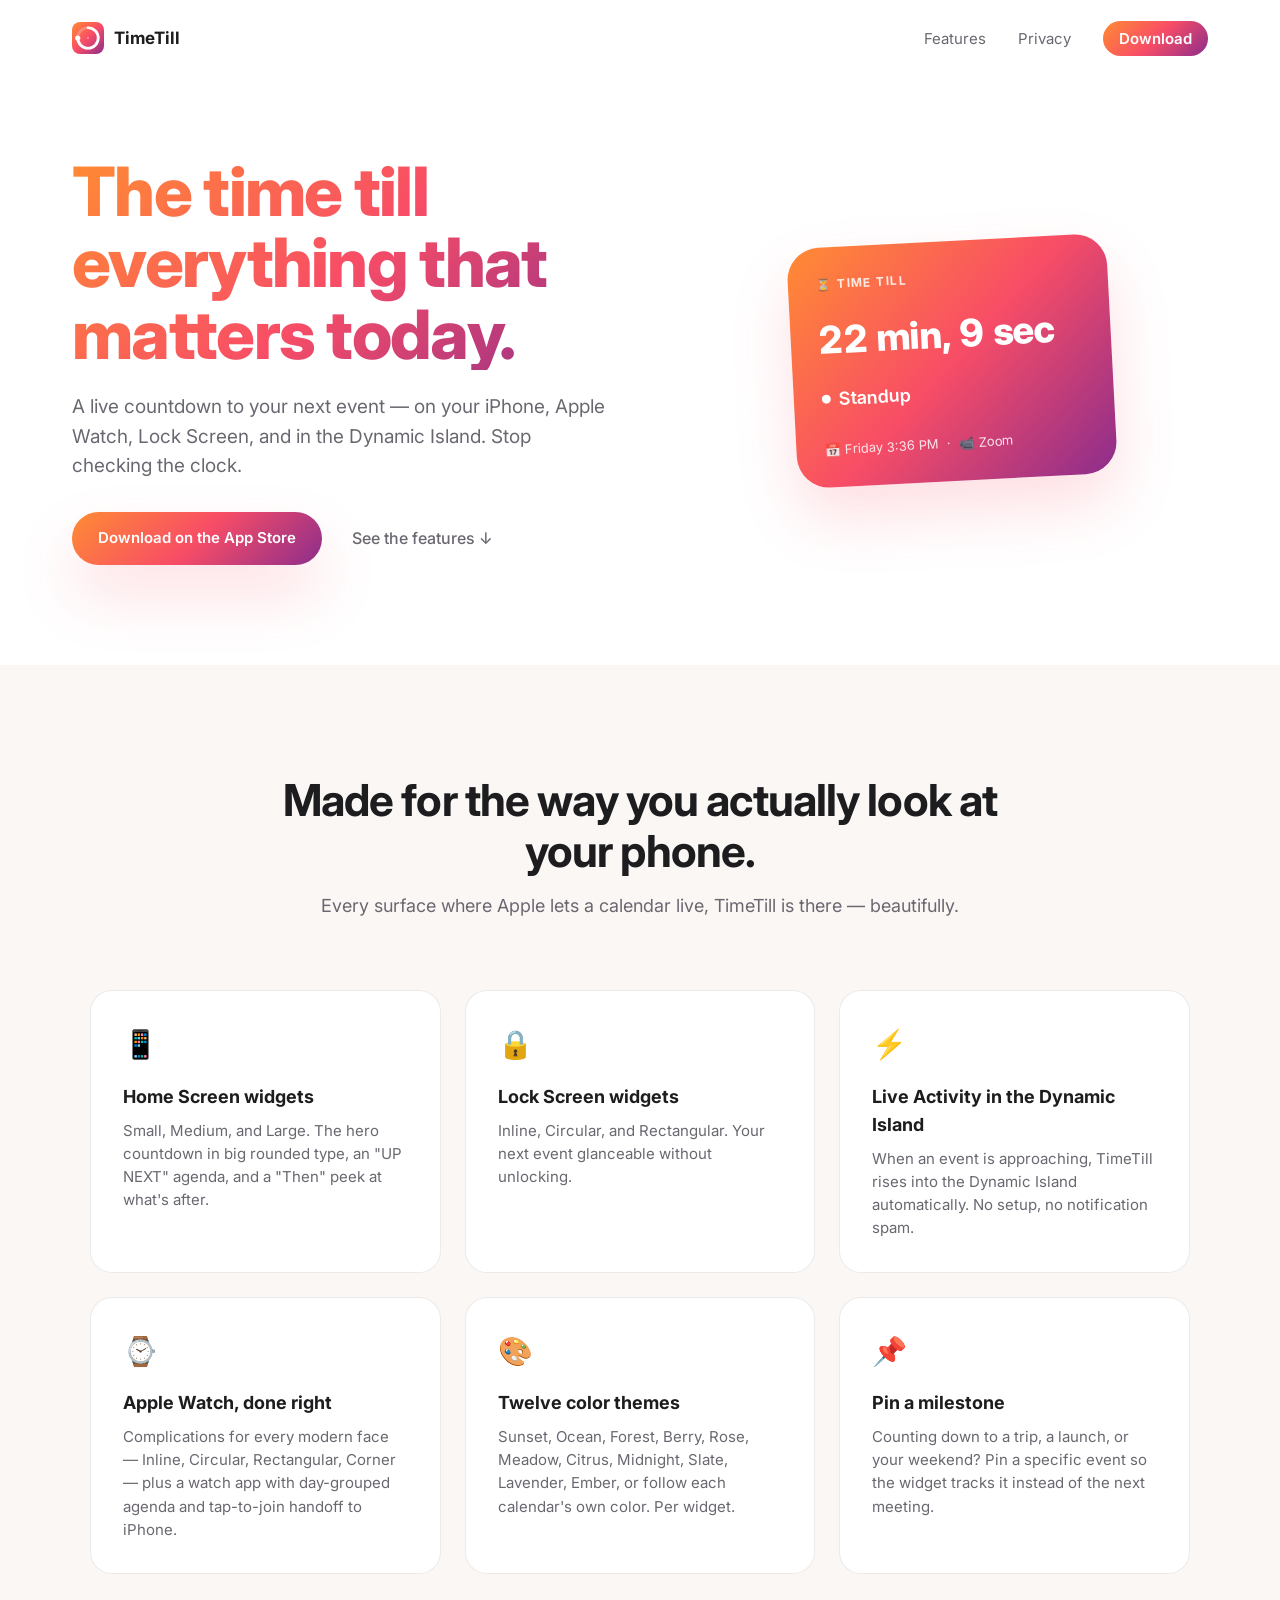
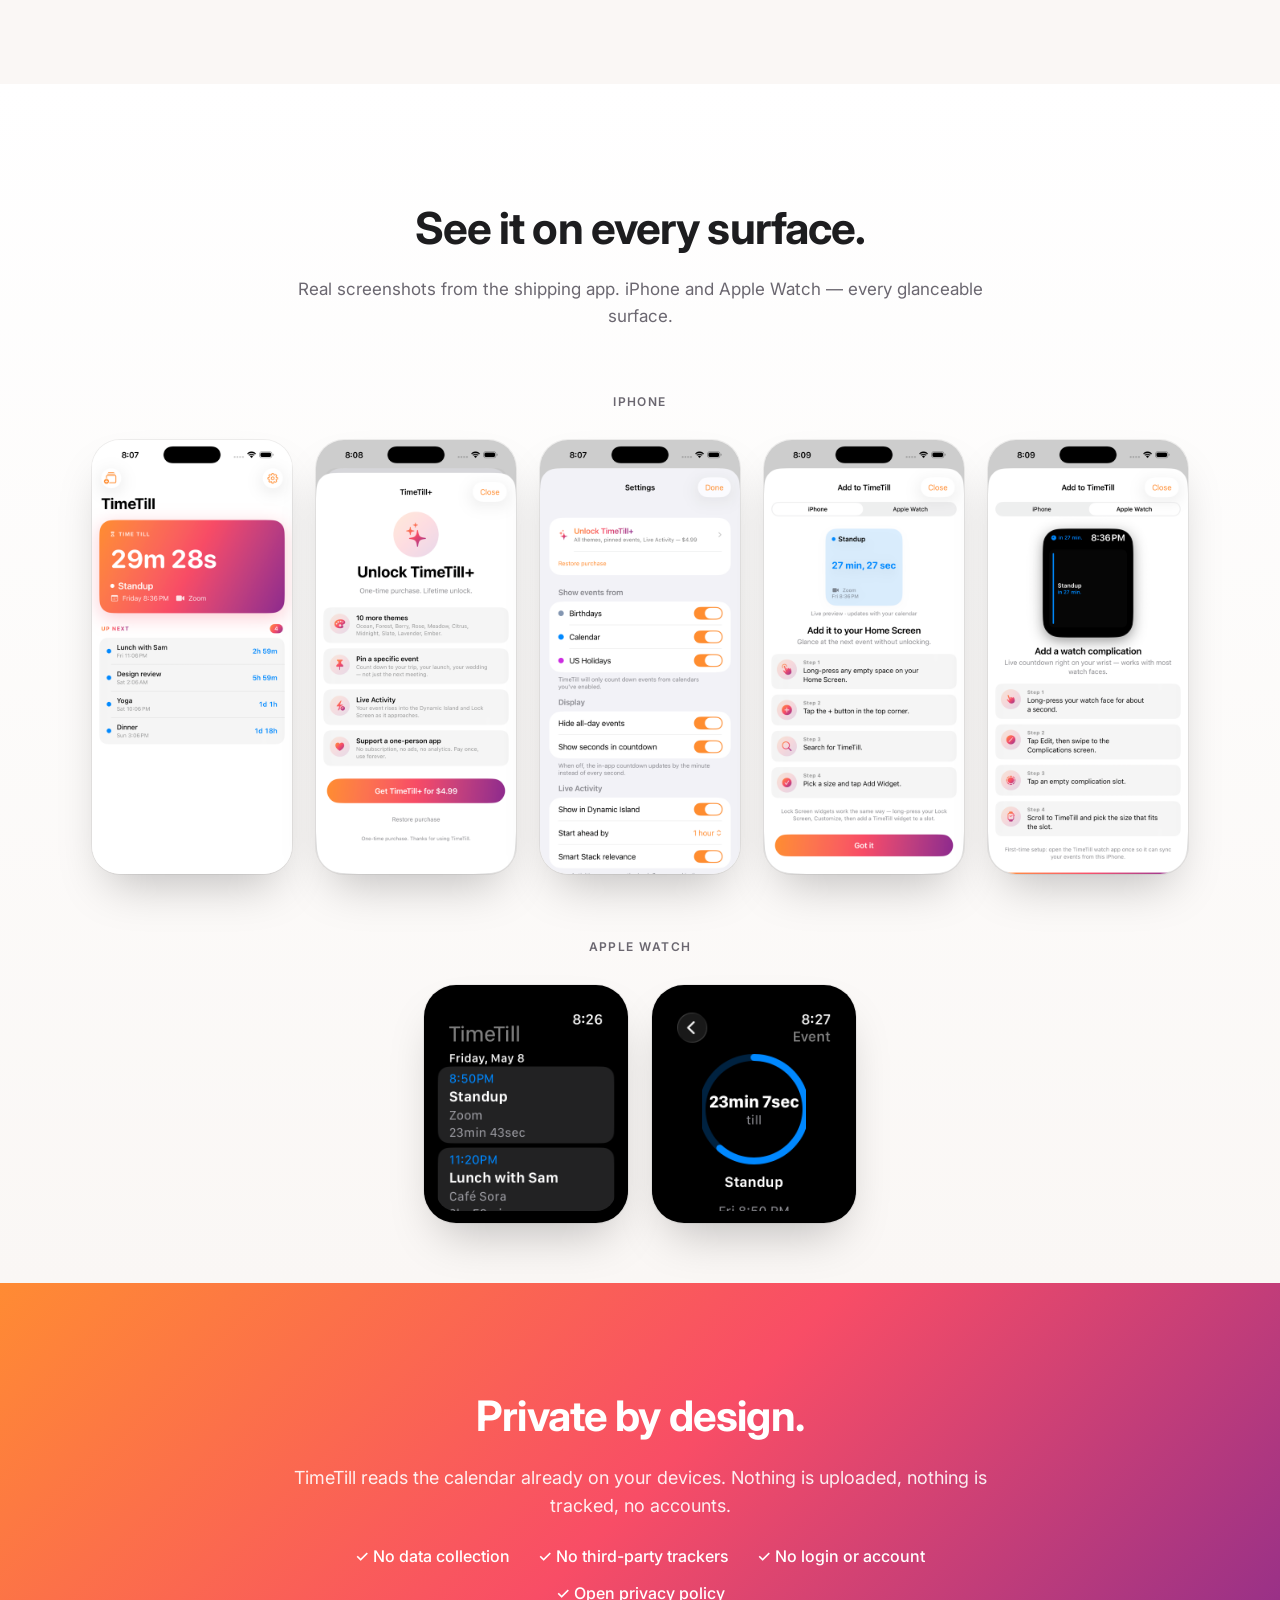
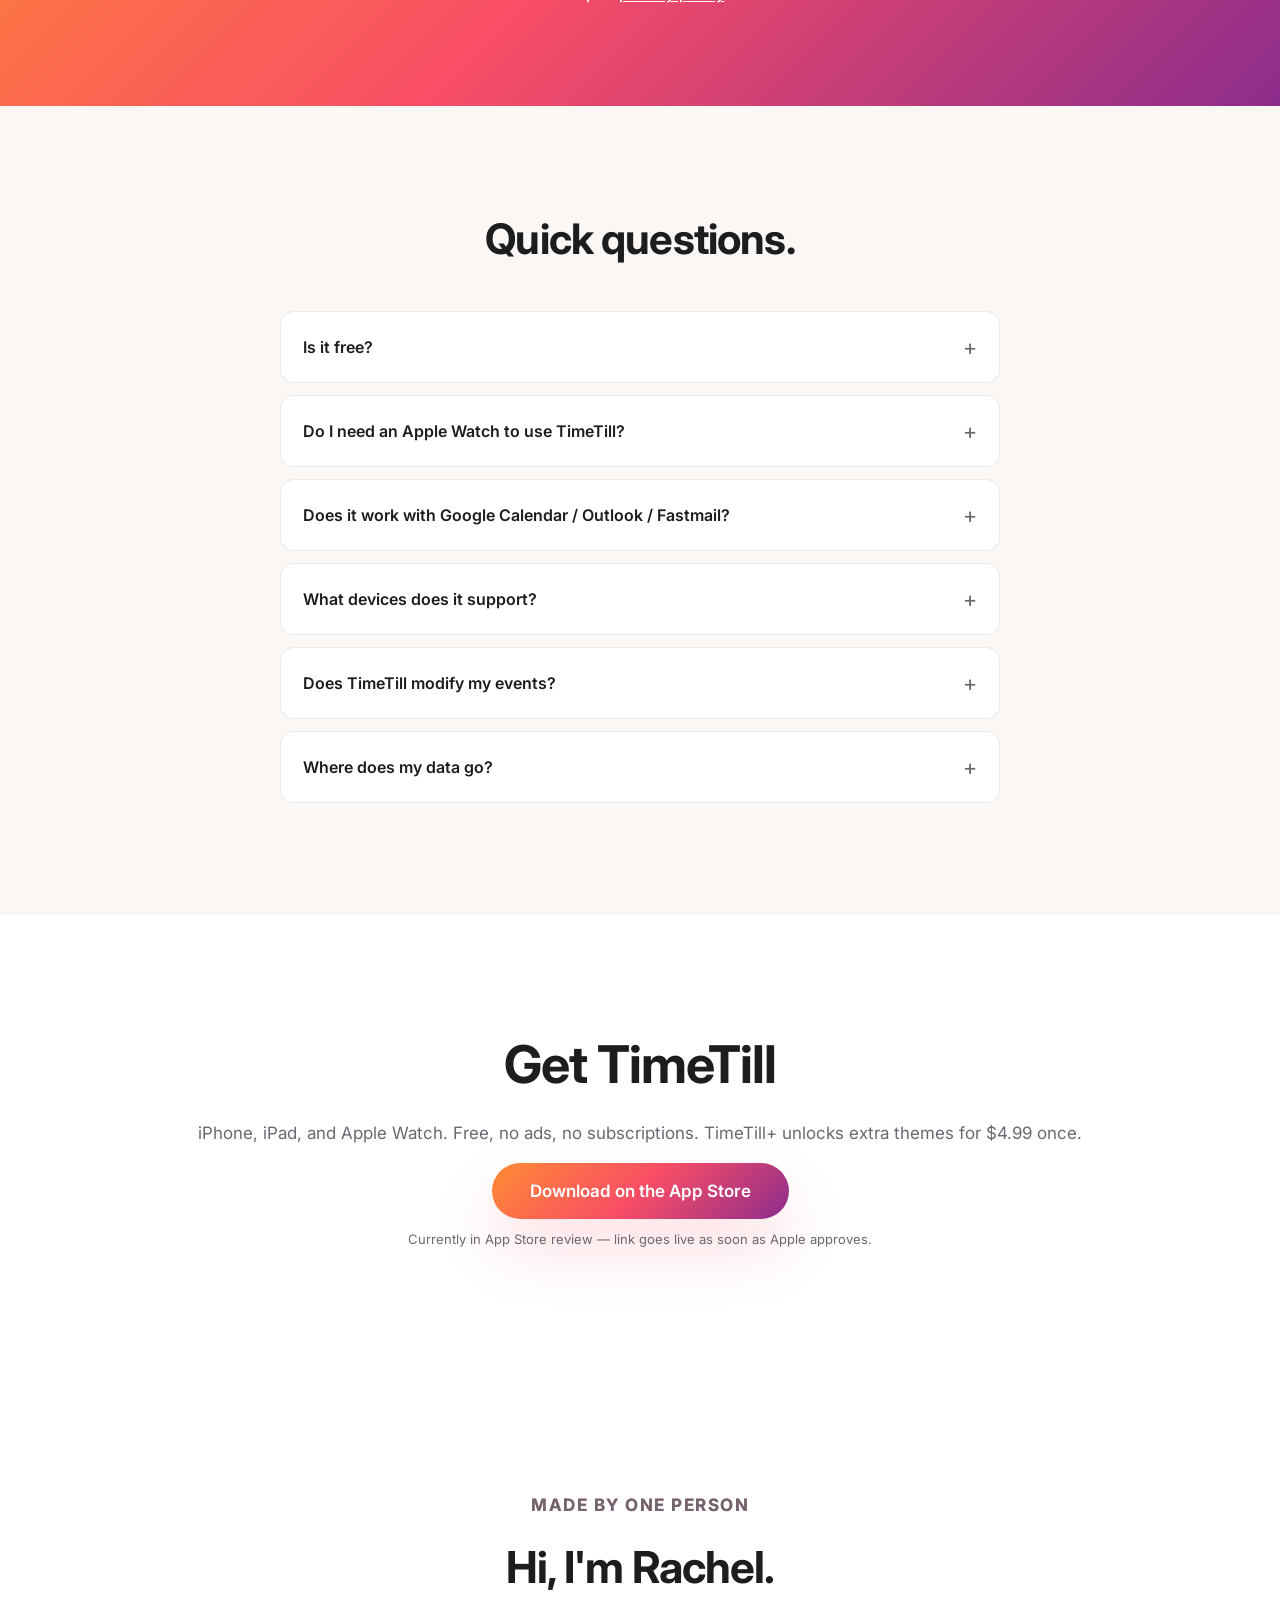
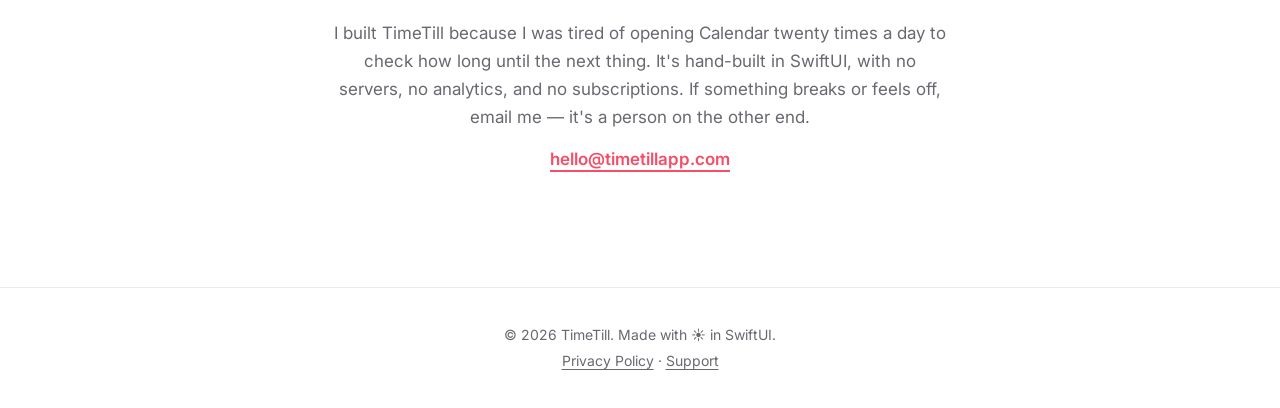
==== index.html @ 9b09e356 "Remove iPad row from showcase" ====
<!doctype html>
<html lang="en">
<head>
    <meta charset="utf-8" />
    <meta name="viewport" content="width=device-width, initial-scale=1" />
    <title>TimeTill — Live countdown to your next event</title>
    <meta name="description" content="See exactly how long until your next meeting, lunch, or trip — on your iPhone, Apple Watch, Lock Screen, and in the Dynamic Island." />
    <link rel="preconnect" href="https://fonts.googleapis.com" />
    <link rel="preconnect" href="https://fonts.gstatic.com" crossorigin />
    <link href="https://fonts.googleapis.com/css2?family=Inter:wght@400;500;600;700;800&display=swap" rel="stylesheet" />
    <link rel="stylesheet" href="styles.css?v=2" />
    <link rel="icon" type="image/svg+xml" href="icon.svg" />
    <link rel="icon" type="image/png" sizes="32x32" href="favicon-32.png" />
    <link rel="icon" type="image/png" sizes="16x16" href="favicon-16.png" />
    <link rel="apple-touch-icon" sizes="180x180" href="apple-touch-icon.png" />
    <meta property="og:title" content="TimeTill" />
    <meta property="og:description" content="Live countdown to your next event." />
    <meta property="og:image" content="https://timetillapp.com/og.png" />
    <meta property="og:url" content="https://timetillapp.com/" />
    <meta property="og:type" content="website" />
    <meta name="twitter:card" content="summary_large_image" />
    <meta name="twitter:title" content="TimeTill" />
    <meta name="twitter:description" content="Live countdown to your next event." />
    <meta name="twitter:image" content="https://timetillapp.com/og.png" />
    <link rel="canonical" href="https://timetillapp.com/" />
    <meta name="theme-color" content="#FF8B33" />
</head>
<body>

<header class="nav">
    <a href="/" class="brand">
        <img src="icon.svg" alt="" class="brand-icon" />
        <span class="brand-name">TimeTill</span>
    </a>
    <nav>
        <a href="#features">Features</a>
        <a href="privacy.html">Privacy</a>
        <a href="#download" class="cta">Download</a>
    </nav>
</header>

<section class="hero">
    <div class="hero-text">
        <h1>The time till everything that matters today.</h1>
        <p class="lede">A live countdown to your next event — on your iPhone, Apple Watch, Lock Screen, and in the Dynamic Island. Stop checking the clock.</p>
        <div class="hero-cta">
            <a href="https://apps.apple.com/app/id6767717293" class="btn-primary">Download on the App Store</a>
            <a href="#features" class="btn-ghost">See the features ↓</a>
        </div>
    </div>

    <!-- Mock iPhone widget -->
    <div class="hero-card-wrap">
        <div class="hero-card">
            <div class="card-label">⏳ TIME TILL</div>
            <div class="card-count" id="hero-count">22 min, 11 sec</div>
            <div class="card-event">
                <span class="dot"></span>
                <span>Standup</span>
            </div>
            <div class="card-meta">📅 Friday 3:36 PM &nbsp;·&nbsp; 📹 Zoom</div>
        </div>
    </div>
</section>

<section id="features" class="features">
    <div class="features-intro">
        <h2>Made for the way you actually look at your phone.</h2>
        <p>Every surface where Apple lets a calendar live, TimeTill is there — beautifully.</p>
    </div>

    <div class="feature-grid">
        <div class="feature">
            <div class="feature-icon">📱</div>
            <h3>Home Screen widgets</h3>
            <p>Small, Medium, and Large. The hero countdown in big rounded type, an "UP NEXT" agenda, and a "Then" peek at what's after.</p>
        </div>
        <div class="feature">
            <div class="feature-icon">🔒</div>
            <h3>Lock Screen widgets</h3>
            <p>Inline, Circular, and Rectangular. Your next event glanceable without unlocking.</p>
        </div>
        <div class="feature">
            <div class="feature-icon">⚡️</div>
            <h3>Live Activity in the Dynamic Island</h3>
            <p>When an event is approaching, TimeTill rises into the Dynamic Island automatically. No setup, no notification spam.</p>
        </div>
        <div class="feature">
            <div class="feature-icon">⌚️</div>
            <h3>Apple Watch, done right</h3>
            <p>Complications for every modern face — Inline, Circular, Rectangular, Corner — plus a watch app with day-grouped agenda and tap-to-join handoff to iPhone.</p>
        </div>
        <div class="feature">
            <div class="feature-icon">🎨</div>
            <h3>Twelve color themes</h3>
            <p>Sunset, Ocean, Forest, Berry, Rose, Meadow, Citrus, Midnight, Slate, Lavender, Ember, or follow each calendar's own color. Per widget.</p>
        </div>
        <div class="feature">
            <div class="feature-icon">📌</div>
            <h3>Pin a milestone</h3>
            <p>Counting down to a trip, a launch, or your weekend? Pin a specific event so the widget tracks it instead of the next meeting.</p>
        </div>
    </div>
</section>

<section class="showcase">
    <div class="showcase-intro">
        <h2>See it on every surface.</h2>
        <p>Real screenshots from the shipping app. iPhone and Apple Watch — every glanceable surface.</p>
    </div>

    <div class="shots-row">
        <div class="shots-row-label">iPhone</div>
        <img src="shots/iphone-01-home.png" alt="TimeTill iPhone home with sunset hero card and Up Next list" class="shot shot-iphone" loading="lazy" />
        <img src="shots/iphone-03-upgrade.png" alt="TimeTill+ unlock sheet listing themes, pinned events, Live Activity" class="shot shot-iphone" loading="lazy" />
        <img src="shots/iphone-02-settings.png" alt="TimeTill Settings with calendar pickers, display, and Live Activity controls" class="shot shot-iphone" loading="lazy" />
        <img src="shots/iphone-04-add-widget.png" alt="Add widget walkthrough with live preview of the medium widget" class="shot shot-iphone" loading="lazy" />
        <img src="shots/iphone-05-watch-walkthrough.png" alt="Apple Watch complication walkthrough" class="shot shot-iphone" loading="lazy" />
    </div>

    <div class="shots-row">
        <div class="shots-row-label">Apple Watch</div>
        <img src="shots/watch-01-list.png" alt="Apple Watch agenda showing Standup countdown" class="shot shot-watch" loading="lazy" />
        <img src="shots/watch-02-detail.png" alt="Apple Watch event detail with progress arc" class="shot shot-watch" loading="lazy" />
    </div>
</section>

<section class="privacy-band">
    <div>
        <h2>Private by design.</h2>
        <p>TimeTill reads the calendar already on your devices. Nothing is uploaded, nothing is tracked, no accounts.</p>
        <ul class="checks">
            <li>✓ No data collection</li>
            <li>✓ No third-party trackers</li>
            <li>✓ No login or account</li>
            <li>✓ Open <a href="privacy.html">privacy policy</a></li>
        </ul>
    </div>
</section>

<section class="faq">
    <div class="faq-inner">
        <h2>Quick questions.</h2>
        <details>
            <summary>Is it free?</summary>
            <p>The core app — the live countdown, agenda, and basic widgets — is free. A one-time TimeTill+ unlock lights up extra themes, pinned events, the Live Activity, and the watch app. No subscription, no ads, ever.</p>
        </details>
        <details>
            <summary>Do I need an Apple Watch to use TimeTill?</summary>
            <p>No. TimeTill is a great iPhone-only app. The watch complications and the watch agenda are bonuses if you have one.</p>
        </details>
        <details>
            <summary>Does it work with Google Calendar / Outlook / Fastmail?</summary>
            <p>Yes — anything that shows up in the iOS Calendar app is fair game. TimeTill reads through Apple's standard EventKit, which is where Google / Outlook / Fastmail / iCloud calendars all live once you've added them in Settings.</p>
        </details>
        <details>
            <summary>What devices does it support?</summary>
            <p>iPhone running iOS 18 or later. iPad running iPadOS 18 or later. Apple Watch running watchOS 11 or later.</p>
        </details>
        <details>
            <summary>Does TimeTill modify my events?</summary>
            <p>Never. Read-only. TimeTill only displays events; creating, editing, and deleting all happen in the Calendar app.</p>
        </details>
        <details>
            <summary>Where does my data go?</summary>
            <p>Nowhere. There's no server, no account, no cloud. Events read from your device, render on your device, and your widget configuration stays on your device. <a href="privacy.html">Read the full privacy policy.</a></p>
        </details>
    </div>
</section>

<section id="download" class="download">
    <h2>Get TimeTill</h2>
    <p>iPhone, iPad, and Apple Watch. Free, no ads, no subscriptions. TimeTill+ unlocks extra themes for $4.99 once.</p>
    <a href="https://apps.apple.com/app/id6767717293" class="btn-primary big">Download on the App Store</a>
    <p class="small">Currently in App Store review — link goes live as soon as Apple approves.</p>
</section>

<section class="madeby">
    <div class="madeby-inner">
        <p class="madeby-eyebrow">MADE BY ONE PERSON</p>
        <h2>Hi, I'm Rachel.</h2>
        <p>I built TimeTill because I was tired of opening Calendar twenty times a day to check how long until the next thing. It's hand-built in SwiftUI, with no servers, no analytics, and no subscriptions. If something breaks or feels off, email me — it's a person on the other end.</p>
        <p class="madeby-link"><a href="mailto:hello@timetillapp.com">hello@timetillapp.com</a></p>
    </div>
</section>

<footer class="footer">
    <p>© <span id="year">2026</span> TimeTill. Made with ☀️ in SwiftUI.</p>
    <p><a href="privacy.html">Privacy Policy</a> · <a href="mailto:hello@timetillapp.com">Support</a></p>
</footer>

<script>
    document.getElementById('year').textContent = new Date().getFullYear();

    // Live-update the hero card countdown so the page itself feels alive.
    const target = new Date(Date.now() + 22 * 60 * 1000 + 11 * 1000);
    const el = document.getElementById('hero-count');
    function tick() {
        const ms = target - Date.now();
        if (ms <= 0) { el.textContent = 'Now'; return; }
        const total = Math.floor(ms / 1000);
        const h = Math.floor(total / 3600);
        const m = Math.floor((total % 3600) / 60);
        const s = total % 60;
        el.textContent = h > 0
            ? `${h}h ${m}m ${s}s`
            : `${m} min, ${s} sec`;
    }
    tick();
    setInterval(tick, 1000);
</script>

</body>
</html>
---- styles.css ----
:root {
    --orange: #FF8B33;
    --coral:  #F84D66;
    --plum:   #8C2D8C;
    --sunset: linear-gradient(135deg, #FF8B33 0%, #F84D66 50%, #8C2D8C 100%);
    --ink:    #1d1d1f;
    --muted:  #6b6770;
    --bg:     #fff;
    --surface: #faf7f5;
    --border: rgba(0,0,0,0.08);
    --shadow: 0 30px 60px rgba(248, 77, 102, 0.18);
}

* { box-sizing: border-box; }
html, body { margin: 0; padding: 0; }
body {
    font-family: 'Inter', -apple-system, BlinkMacSystemFont, sans-serif;
    color: var(--ink);
    background: var(--bg);
    line-height: 1.55;
    -webkit-font-smoothing: antialiased;
}
a { color: inherit; text-decoration: none; }
img { max-width: 100%; display: block; }

/* ─── Nav ─── */
.nav {
    display: flex;
    justify-content: space-between;
    align-items: center;
    padding: 22px 32px;
    max-width: 1200px;
    margin: 0 auto;
}
.brand {
    display: flex;
    align-items: center;
    gap: 10px;
    font-weight: 700;
    font-size: 17px;
}
.brand-icon {
    width: 32px;
    height: 32px;
    border-radius: 8px;
}
.nav nav a {
    margin-left: 28px;
    font-size: 15px;
    color: var(--muted);
    transition: color .15s ease;
}
.nav nav a:hover { color: var(--ink); }
.nav nav a.cta {
    color: white;
    padding: 8px 16px;
    border-radius: 999px;
    background: var(--sunset);
    font-weight: 600;
}

/* ─── Hero ─── */
.hero {
    max-width: 1200px;
    margin: 0 auto;
    padding: 80px 32px 100px;
    display: grid;
    grid-template-columns: 1.1fr 1fr;
    gap: 60px;
    align-items: center;
}
.hero h1 {
    font-size: clamp(40px, 6vw, 68px);
    line-height: 1.05;
    font-weight: 800;
    letter-spacing: -0.025em;
    margin: 0 0 22px;
    background: var(--sunset);
    -webkit-background-clip: text;
    background-clip: text;
    color: transparent;
}
.lede {
    font-size: 19px;
    color: var(--muted);
    margin: 0 0 32px;
    max-width: 540px;
}
.hero-cta { display: flex; gap: 14px; flex-wrap: wrap; }

.btn-primary {
    background: var(--sunset);
    color: white;
    font-weight: 600;
    padding: 14px 26px;
    border-radius: 999px;
    font-size: 15px;
    box-shadow: var(--shadow);
    transition: transform .15s ease, box-shadow .15s ease;
}
.btn-primary:hover { transform: translateY(-2px); box-shadow: 0 36px 70px rgba(248,77,102,0.28); }
.btn-primary.big { padding: 18px 38px; font-size: 17px; }
.btn-ghost {
    color: var(--muted);
    padding: 14px 16px;
    font-weight: 500;
}

/* ─── Hero card mock ─── */
.hero-card-wrap {
    display: flex;
    justify-content: center;
}
.hero-card {
    width: 320px;
    aspect-ratio: 4/3;
    border-radius: 32px;
    background: var(--sunset);
    color: white;
    padding: 28px;
    display: flex;
    flex-direction: column;
    justify-content: space-between;
    box-shadow: var(--shadow);
    transform: rotate(-3deg);
    transition: transform .3s ease;
}
.hero-card:hover { transform: rotate(0deg) scale(1.02); }
.card-label {
    font-size: 12px;
    letter-spacing: 1.5px;
    font-weight: 700;
    opacity: 0.85;
}
.card-count {
    font-size: 38px;
    font-weight: 800;
    letter-spacing: -0.02em;
    font-variant-numeric: tabular-nums;
    line-height: 1;
}
.card-event {
    display: flex;
    align-items: center;
    gap: 8px;
    font-size: 18px;
    font-weight: 600;
}
.dot { width: 9px; height: 9px; border-radius: 50%; background: white; }
.card-meta {
    font-size: 13px;
    opacity: 0.85;
}

/* ─── Features ─── */
.features {
    background: var(--surface);
    padding: 110px 32px;
}
.features-intro {
    max-width: 720px;
    margin: 0 auto 70px;
    text-align: center;
}
.features-intro h2 {
    font-size: clamp(30px, 4vw, 44px);
    margin: 0 0 16px;
    letter-spacing: -0.02em;
    line-height: 1.15;
}
.features-intro p {
    font-size: 18px;
    color: var(--muted);
    margin: 0;
}
.feature-grid {
    max-width: 1100px;
    margin: 0 auto;
    display: grid;
    grid-template-columns: repeat(3, 1fr);
    gap: 24px;
}
.feature {
    background: white;
    padding: 32px;
    border-radius: 22px;
    border: 1px solid var(--border);
    transition: transform .2s ease;
}
.feature:hover { transform: translateY(-4px); }
.feature-icon {
    font-size: 28px;
    margin-bottom: 16px;
}
.feature h3 {
    margin: 0 0 8px;
    font-size: 18px;
    font-weight: 700;
}
.feature p {
    margin: 0;
    color: var(--muted);
    font-size: 15px;
}

/* ─── Showcase (device frames) ─── */
.showcase {
    padding: 110px 32px 60px;
    background: linear-gradient(180deg, #fff 0%, var(--surface) 100%);
    text-align: center;
}
.showcase-intro {
    max-width: 720px;
    margin: 0 auto 64px;
}
.showcase-intro h2 {
    font-size: clamp(30px, 4vw, 44px);
    margin: 0 0 14px;
    letter-spacing: -0.02em;
}
.showcase-intro p {
    color: var(--muted);
    font-size: 17px;
    margin: 0;
}
.showcase-grid {
    display: flex;
    justify-content: center;
    align-items: flex-end;
    gap: 70px;
    flex-wrap: wrap;
}
.screenshot-note {
    margin-top: 44px;
    color: var(--muted);
    font-size: 13px;
}
.screenshot-note code {
    background: rgba(0,0,0,0.06);
    padding: 2px 6px;
    border-radius: 4px;
}

/* iPhone frame */
.device-iphone .iphone-screen {
    width: 280px;
    height: 580px;
    background: linear-gradient(180deg, #b8c8e6 0%, #6488c0 100%);
    border-radius: 48px;
    padding: 0 16px;
    position: relative;
    border: 8px solid #1d1d1f;
    box-shadow: 0 30px 50px rgba(0,0,0,0.25);
    overflow: hidden;
}
.island {
    position: absolute;
    top: 12px;
    left: 50%;
    transform: translateX(-50%);
    width: 110px;
    height: 32px;
    background: #000;
    border-radius: 999px;
}
.iphone-time {
    color: white;
    font-weight: 600;
    font-size: 16px;
    text-align: left;
    padding: 18px 18px 0;
}
.widget-mock {
    margin: 70px auto 16px;
    width: 142px;
    height: 142px;
    background: var(--sunset);
    color: white;
    border-radius: 22px;
    padding: 12px;
    text-align: left;
    box-shadow: 0 8px 18px rgba(0,0,0,0.15);
    display: flex;
    flex-direction: column;
    justify-content: space-between;
}
.wm-row { display: flex; align-items: center; gap: 6px; font-size: 12px; font-weight: 600; }
.wm-dot { width: 7px; height: 7px; border-radius: 50%; background: white; flex-shrink: 0; }
.wm-dot.small { width: 6px; height: 6px; }
.wm-title { font-weight: 600; }
.wm-title.small { font-size: 11px; }
.wm-count { font-size: 26px; font-weight: 800; letter-spacing: -0.02em; }
.wm-meta { font-size: 10px; opacity: 0.85; }

.widget-mock.medium {
    width: 248px;
    height: 118px;
    flex-direction: row;
    gap: 10px;
    padding: 12px 14px;
}
.medium-left {
    flex: 1;
    display: flex;
    flex-direction: column;
    gap: 2px;
    border-right: 1px solid rgba(255,255,255,0.4);
    padding-right: 8px;
}
.ml-eyebrow { font-size: 9px; font-weight: 700; letter-spacing: 0.5px; opacity: 0.85; }
.ml-count { font-size: 22px; font-weight: 800; letter-spacing: -0.02em; line-height: 1; }
.ml-time { font-size: 9px; opacity: 0.85; margin-top: auto; }
.medium-right { flex: 1; display: flex; flex-direction: column; gap: 4px; padding-left: 4px; }
.mr-row { display: flex; align-items: center; gap: 5px; font-size: 11px; font-weight: 600; }
.mr-row.small { font-size: 10px; opacity: 0.95; }
.mr-meta { font-size: 9px; opacity: 0.85; }
.mr-eyebrow { font-size: 8px; font-weight: 700; letter-spacing: 0.4px; opacity: 0.65; margin-top: auto; }
.mr-time { margin-left: auto; font-size: 10px; opacity: 0.85; font-weight: 500; }
.mr-title { font-weight: 500; }

/* Apple Watch frame */
.device-watch .watch-screen {
    width: 184px;
    height: 224px;
    background: #000;
    border-radius: 38px;
    padding: 18px 14px;
    position: relative;
    border: 6px solid #1d1d1f;
    box-shadow:
        0 30px 50px rgba(0,0,0,0.25),
        inset 0 0 0 1px rgba(255,255,255,0.05);
    color: white;
}
.watch-time {
    font-size: 11px;
    font-weight: 700;
    color: #FF8B33;
    letter-spacing: 1px;
    margin-bottom: 12px;
}
.watch-card {
    background: rgba(255,255,255,0.06);
    border-radius: 12px;
    padding: 8px 10px;
    display: flex;
    gap: 8px;
    align-items: center;
    margin-bottom: 12px;
}
.watch-bar {
    width: 3px;
    height: 30px;
    border-radius: 2px;
    background: #FF8B33;
}
.watch-title {
    font-size: 13px;
    font-weight: 700;
    line-height: 1.1;
}
.watch-count {
    font-size: 10px;
    color: #FF8B33;
    font-weight: 600;
    margin-top: 2px;
}
.watch-row {
    display: flex;
    align-items: center;
    gap: 6px;
    font-size: 11px;
    padding: 6px 4px;
    border-bottom: 1px solid rgba(255,255,255,0.08);
}
.watch-mini-time {
    margin-left: auto;
    color: #FF8B33;
    font-weight: 600;
    font-size: 10px;
}

/* ─── Privacy band ─── */
.privacy-band {
    padding: 100px 32px;
    background: var(--sunset);
    color: white;
    text-align: center;
}
.privacy-band > div {
    max-width: 720px;
    margin: 0 auto;
}
.privacy-band h2 {
    font-size: clamp(30px, 4vw, 42px);
    margin: 0 0 16px;
    letter-spacing: -0.02em;
}
.privacy-band p {
    font-size: 18px;
    opacity: 0.9;
    margin: 0 0 24px;
}
.checks {
    list-style: none;
    padding: 0;
    margin: 0;
    display: flex;
    flex-wrap: wrap;
    justify-content: center;
    gap: 12px 28px;
    font-weight: 500;
}
.checks a { text-decoration: underline; text-underline-offset: 2px; }

/* ─── FAQ ─── */
.faq {
    padding: 100px 32px;
    background: var(--surface);
}
.faq-inner {
    max-width: 720px;
    margin: 0 auto;
}
.faq h2 {
    font-size: clamp(28px, 4vw, 42px);
    margin: 0 0 40px;
    letter-spacing: -0.02em;
    text-align: center;
}
.faq details {
    background: white;
    border: 1px solid var(--border);
    border-radius: 14px;
    margin-bottom: 12px;
    overflow: hidden;
}
.faq details[open] {
    box-shadow: 0 8px 24px rgba(0,0,0,0.04);
}
.faq summary {
    list-style: none;
    cursor: pointer;
    padding: 18px 22px;
    font-weight: 600;
    font-size: 16px;
    display: flex;
    justify-content: space-between;
    align-items: center;
    transition: color .15s ease;
}
.faq summary::-webkit-details-marker { display: none; }
.faq summary::after {
    content: "+";
    font-size: 22px;
    color: var(--muted);
    font-weight: 400;
    transition: transform .2s ease;
}
.faq details[open] summary::after { transform: rotate(45deg); }
.faq summary:hover { color: var(--coral); }
.faq details p {
    margin: 0;
    padding: 0 22px 20px;
    color: var(--muted);
    font-size: 15px;
    line-height: 1.6;
}
.faq details p a {
    color: var(--coral);
    text-decoration: underline;
    text-underline-offset: 2px;
}

/* ─── Made by ─── */
.madeby {
    padding: 100px 32px;
    background: var(--bg);
    text-align: center;
}
.madeby-inner {
    max-width: 620px;
    margin: 0 auto;
}
.madeby-eyebrow {
    font-size: 12px;
    font-weight: 700;
    letter-spacing: 1.5px;
    color: var(--muted);
    margin: 0 0 14px;
    background: var(--sunset);
    -webkit-background-clip: text;
    background-clip: text;
    color: transparent;
}
.madeby h2 {
    font-size: clamp(30px, 4vw, 44px);
    margin: 0 0 18px;
    letter-spacing: -0.02em;
}
.madeby p {
    font-size: 17px;
    line-height: 1.65;
    color: var(--muted);
    margin: 0 0 14px;
}
.madeby-link a {
    color: var(--coral);
    font-weight: 600;
    border-bottom: 2px solid var(--coral);
    padding-bottom: 1px;
}
.madeby-link a:hover { color: var(--plum); border-color: var(--plum); }

/* ─── Download ─── */
.download {
    text-align: center;
    padding: 110px 32px;
}
.download h2 {
    font-size: clamp(34px, 5vw, 52px);
    margin: 0 0 14px;
    letter-spacing: -0.02em;
}
.download p {
    color: var(--muted);
    font-size: 17px;
    margin: 0 0 32px;
}
.download .small {
    margin-top: 24px;
    font-size: 13px;
}

/* ─── 404 ─── */
.not-found {
    min-height: 70vh;
    display: flex;
    align-items: center;
    justify-content: center;
    padding: 60px 32px;
    text-align: center;
}
.nf-stack { max-width: 540px; }
.nf-glyph { font-size: 72px; margin-bottom: 8px; }
.nf-eyebrow {
    font-weight: 700;
    letter-spacing: 2px;
    background: var(--sunset);
    -webkit-background-clip: text;
    background-clip: text;
    color: transparent;
    margin: 0 0 6px;
}
.not-found h1 {
    font-size: clamp(30px, 5vw, 44px);
    margin: 0 0 14px;
    letter-spacing: -0.02em;
}
.not-found p {
    color: var(--muted);
    font-size: 17px;
    margin: 0 0 26px;
}

/* ─── Footer ─── */
.footer {
    border-top: 1px solid var(--border);
    padding: 32px;
    text-align: center;
    color: var(--muted);
    font-size: 14px;
}
.footer p { margin: 4px 0; }
.footer a { color: var(--muted); text-decoration: underline; text-underline-offset: 3px; }

/* ─── Privacy page specifics ─── */
.legal {
    max-width: 720px;
    margin: 0 auto;
    padding: 80px 32px 120px;
}
.legal h1 {
    font-size: 42px;
    margin: 0 0 12px;
    letter-spacing: -0.02em;
}
.legal .updated { color: var(--muted); margin: 0 0 36px; }
.legal h2 {
    font-size: 22px;
    margin: 36px 0 12px;
    letter-spacing: -0.01em;
}
.legal p, .legal li { color: #2a2a30; font-size: 16px; }
.legal ul { padding-left: 20px; }

/* ─── Responsive ─── */
@media (max-width: 900px) {
    .nav { padding: 18px 20px; }
    .nav nav a { margin-left: 16px; }
    .hero { padding: 50px 20px 70px; grid-template-columns: 1fr; gap: 40px; }
    .hero-card { transform: rotate(-2deg); margin: 0 auto; }
    .features { padding: 70px 20px; }
    .feature-grid { grid-template-columns: 1fr; }
    .privacy-band { padding: 70px 20px; }
    .download { padding: 70px 20px; }
}

/* ─── Dark mode ─── */
@media (prefers-color-scheme: dark) {
    :root {
        --ink: #f5f5f7;
        --muted: #a1a1a6;
        --bg: #000;
        --surface: #111114;
        --border: rgba(255,255,255,0.1);
    }
    .feature { background: #1c1c1f; }
    .faq details { background: #1c1c1f; }
    .nav nav a:hover { color: var(--ink); }
    .iphone-screen { background: linear-gradient(180deg, #2a3a5c 0%, #1a2840 100%); }
    .showcase { background: linear-gradient(180deg, #000 0%, var(--surface) 100%); }
}

/* ─── Real screenshot rows ─── */
.shots-row {
    display: flex;
    justify-content: center;
    align-items: center;
    gap: 24px;
    flex-wrap: wrap;
    margin: 0 auto 64px;
    max-width: 1240px;
    padding: 0 24px;
}
.shots-row:last-child { margin-bottom: 0; }
.shots-row-label {
    width: 100%;
    text-align: center;
    color: var(--muted);
    font-size: 12px;
    font-weight: 600;
    text-transform: uppercase;
    letter-spacing: 0.12em;
    margin-bottom: 4px;
}
.shot {
    display: block;
    height: auto;
    border-radius: 24px;
    box-shadow: 0 24px 48px -16px rgba(0,0,0,0.25), 0 0 0 1px rgba(0,0,0,0.06);
    transition: transform 0.3s ease, box-shadow 0.3s ease;
}
.shot:hover {
    transform: translateY(-4px);
    box-shadow: 0 32px 56px -16px rgba(0,0,0,0.3), 0 0 0 1px rgba(0,0,0,0.06);
}
.shot-iphone { width: 200px; border-radius: 28px; }
.shot-ipad   { width: 460px; border-radius: 18px; }
.shot-watch  { width: 180px; border-radius: 32px; background: #000; padding: 12px; box-sizing: content-box; }

@media (max-width: 900px) {
    .shot-iphone { width: 160px; }
    .shot-ipad   { width: 92%; max-width: 460px; }
    .shot-watch  { width: 140px; }
    .shots-row { gap: 16px; padding: 0 16px; }
}
@media (max-width: 540px) {
    .shot-iphone { width: 44%; max-width: 200px; }
    .shots-row { gap: 12px; }
}

@media (prefers-color-scheme: dark) {
    .shot { box-shadow: 0 30px 60px -20px rgba(0,0,0,0.6), 0 0 0 1px rgba(255,255,255,0.06); }
}
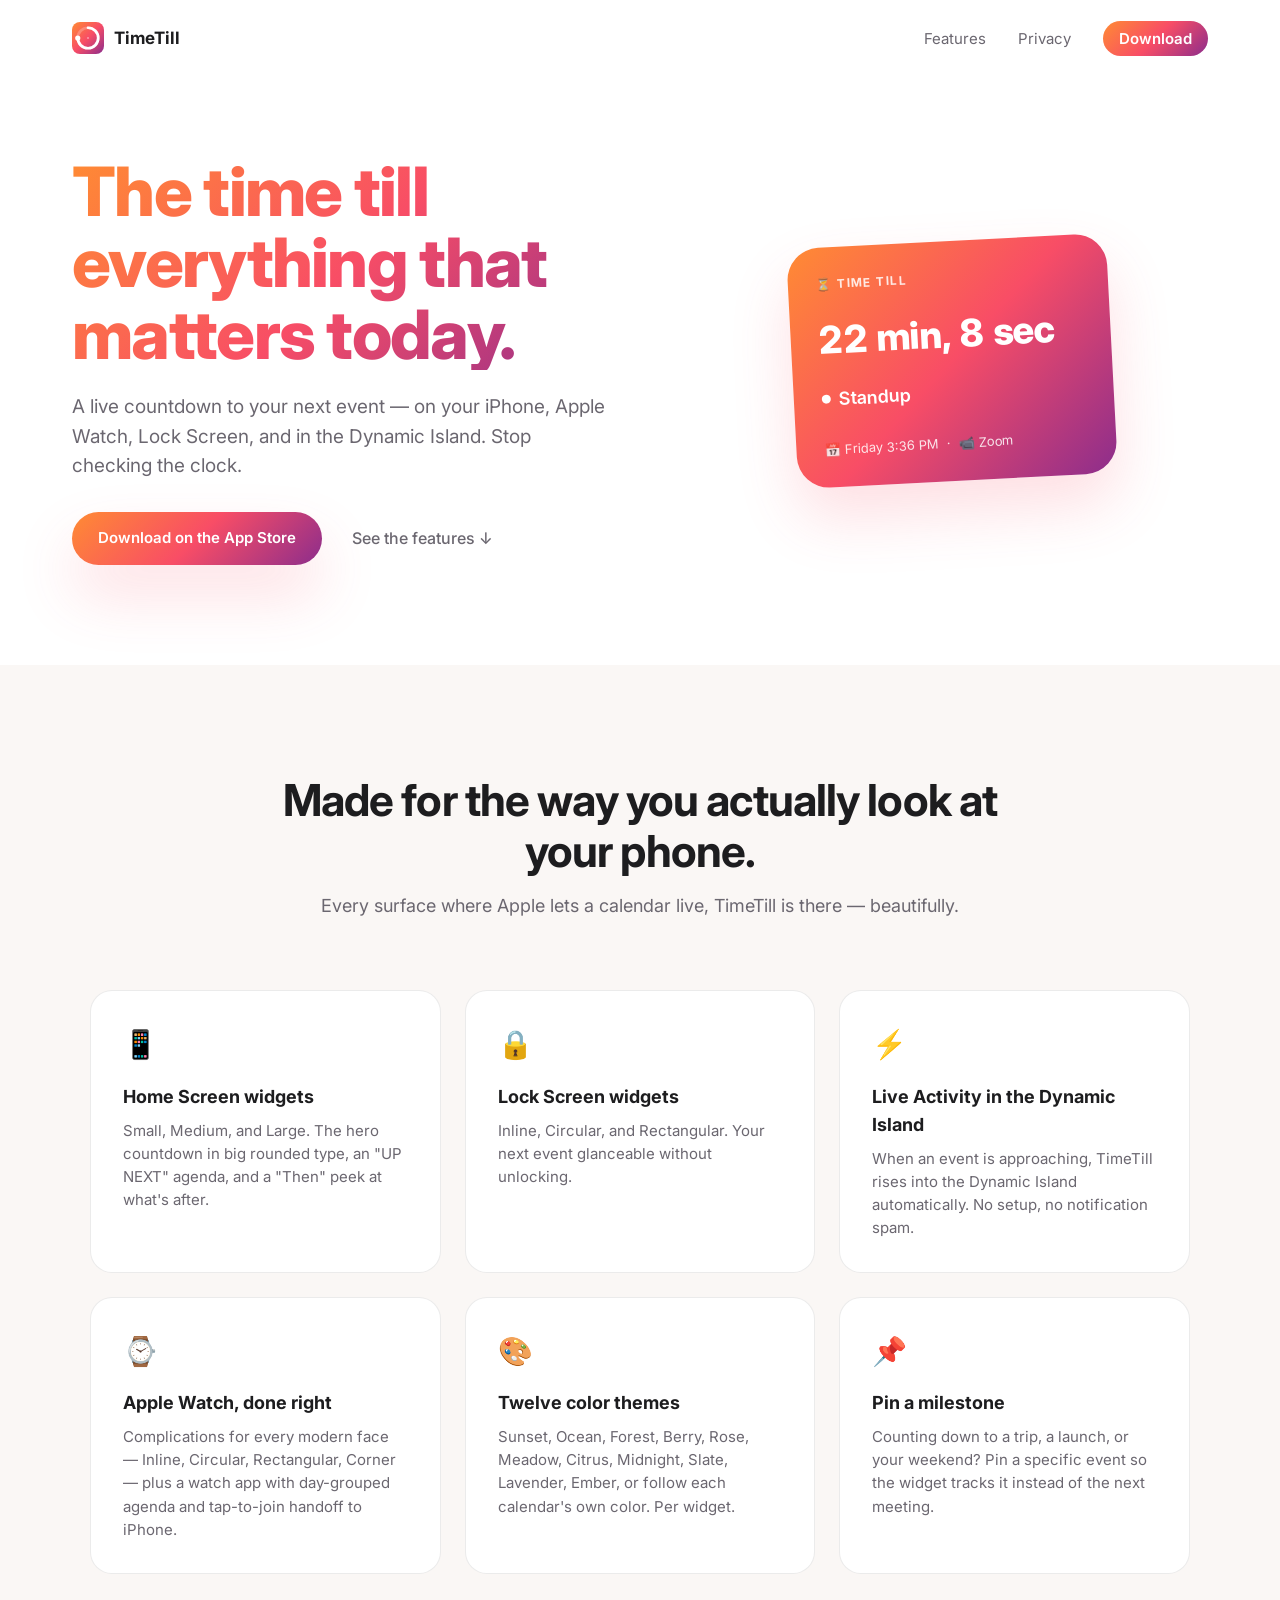
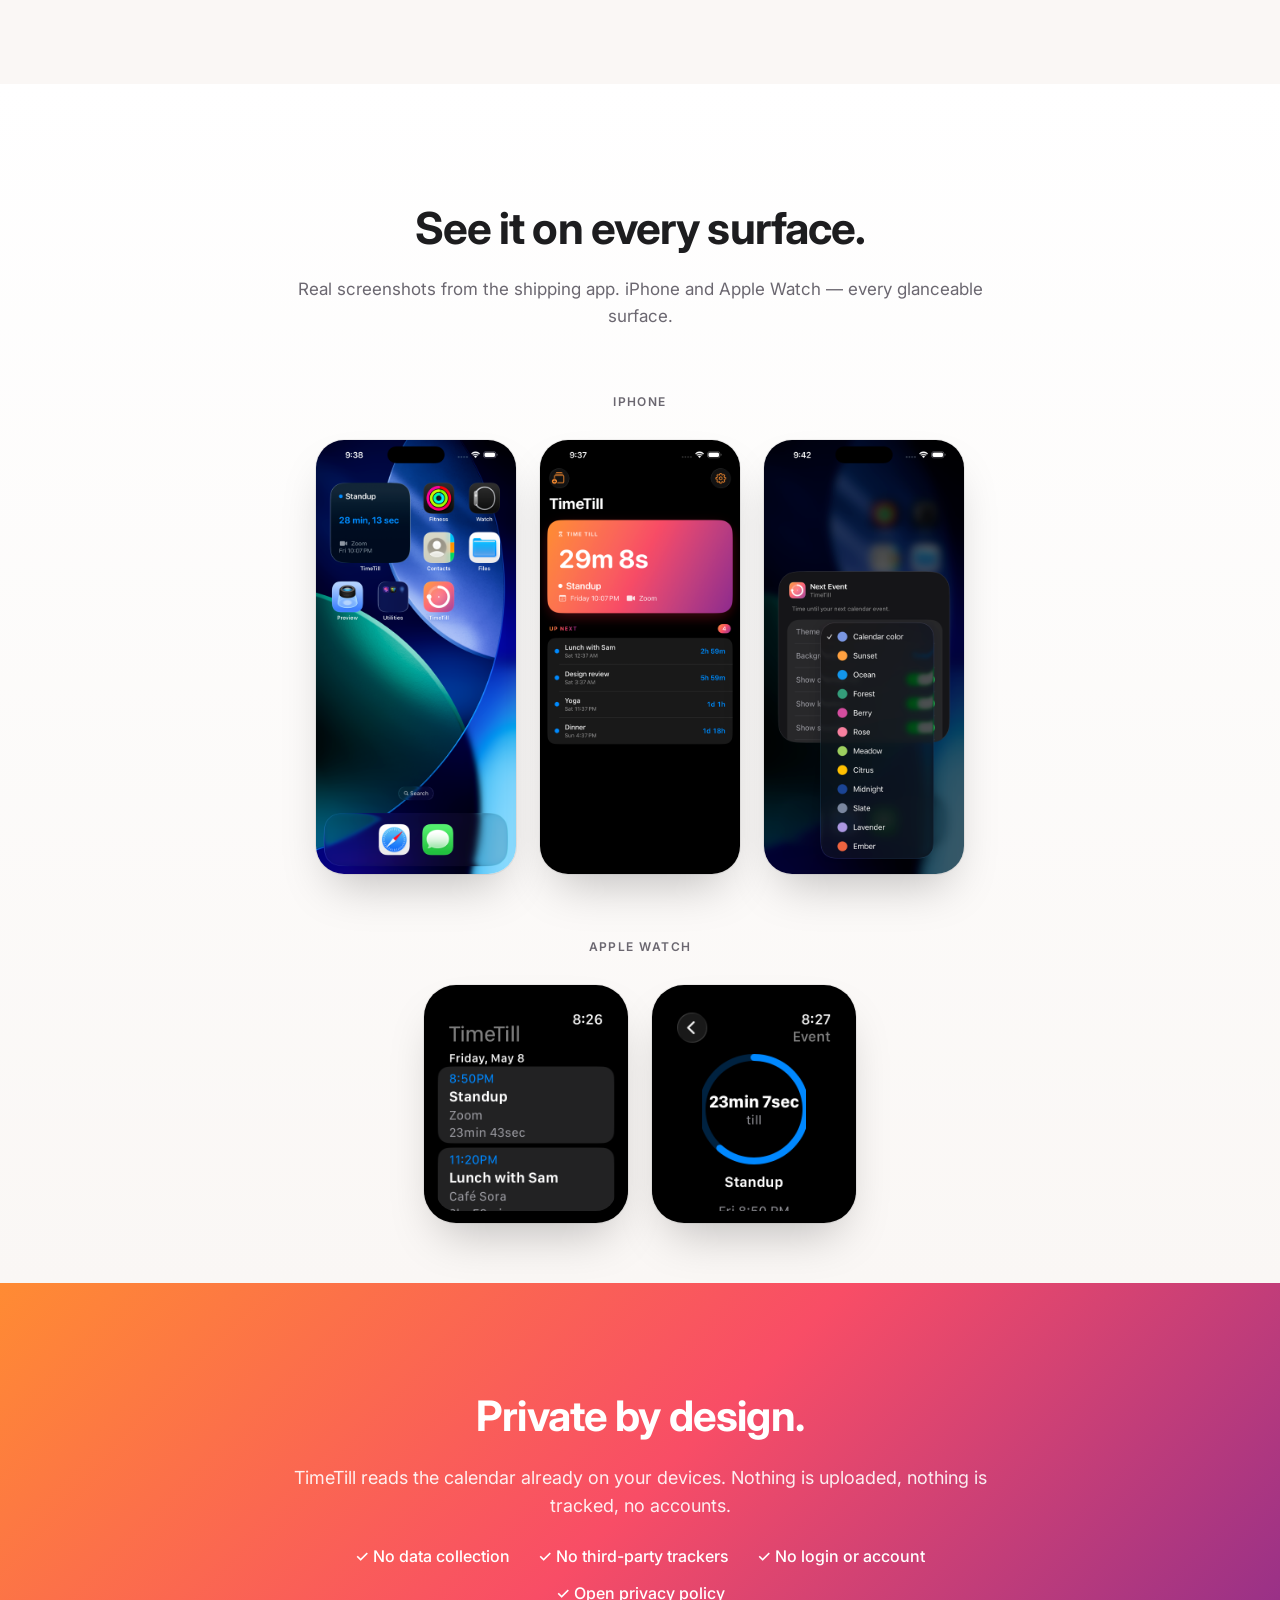
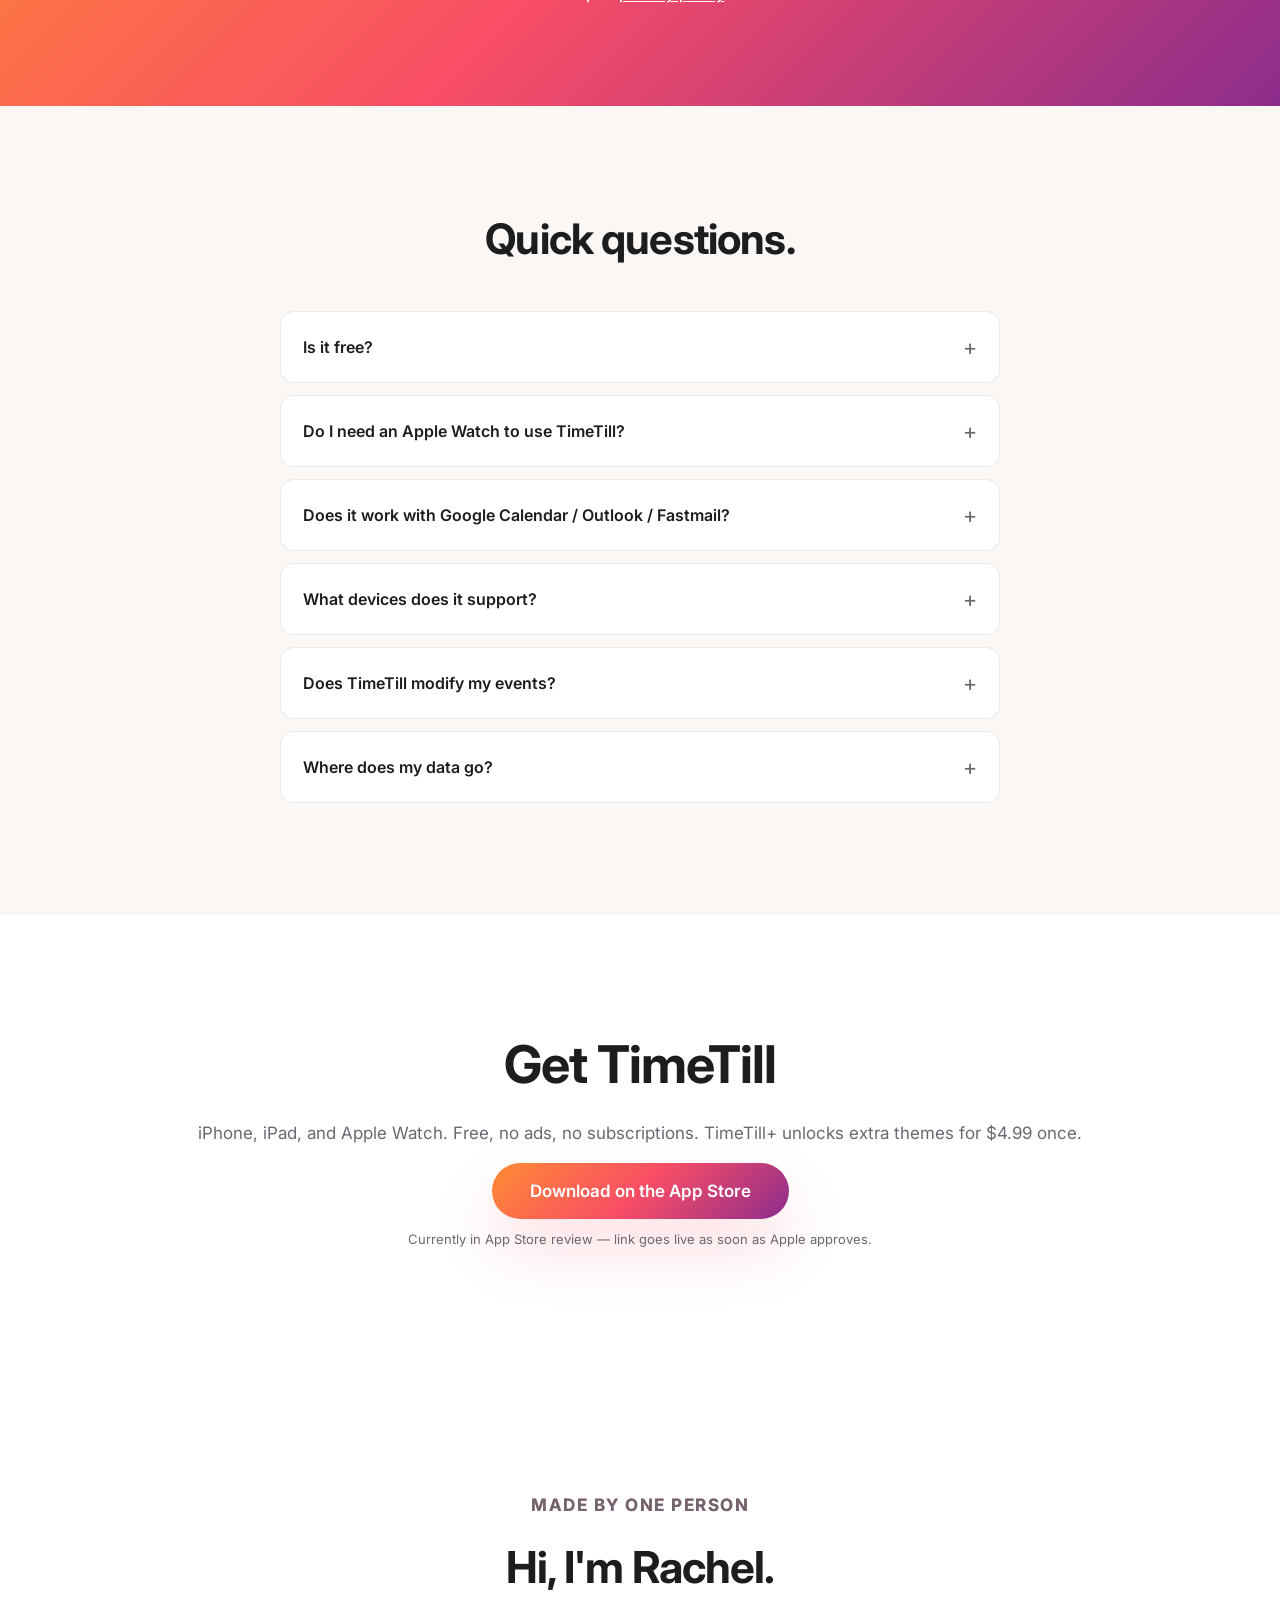
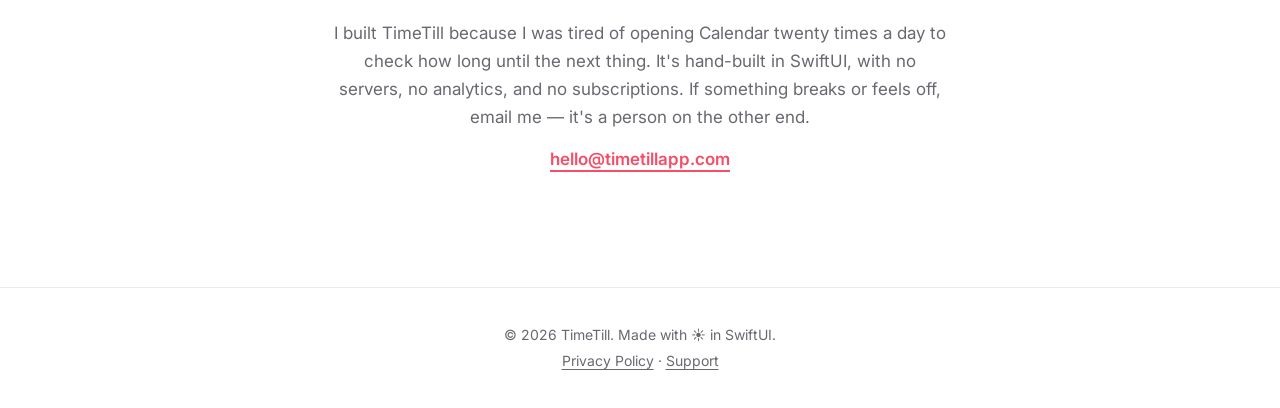
==== commit 0afa083f: "Better iPhone shots: home widget, dark home, theme picker" ====
--- a/index.html
+++ b/index.html
@@ -8,7 +8,7 @@
     <link rel="preconnect" href="https://fonts.googleapis.com" />
     <link rel="preconnect" href="https://fonts.gstatic.com" crossorigin />
     <link href="https://fonts.googleapis.com/css2?family=Inter:wght@400;500;600;700;800&display=swap" rel="stylesheet" />
-    <link rel="stylesheet" href="styles.css?v=2" />
+    <link rel="stylesheet" href="styles.css?v=3" />
     <link rel="icon" type="image/svg+xml" href="icon.svg" />
     <link rel="icon" type="image/png" sizes="32x32" href="favicon-32.png" />
     <link rel="icon" type="image/png" sizes="16x16" href="favicon-16.png" />
@@ -111,11 +111,9 @@
 
     <div class="shots-row">
         <div class="shots-row-label">iPhone</div>
-        <img src="shots/iphone-01-home.png" alt="TimeTill iPhone home with sunset hero card and Up Next list" class="shot shot-iphone" loading="lazy" />
-        <img src="shots/iphone-03-upgrade.png" alt="TimeTill+ unlock sheet listing themes, pinned events, Live Activity" class="shot shot-iphone" loading="lazy" />
-        <img src="shots/iphone-02-settings.png" alt="TimeTill Settings with calendar pickers, display, and Live Activity controls" class="shot shot-iphone" loading="lazy" />
-        <img src="shots/iphone-04-add-widget.png" alt="Add widget walkthrough with live preview of the medium widget" class="shot shot-iphone" loading="lazy" />
-        <img src="shots/iphone-05-watch-walkthrough.png" alt="Apple Watch complication walkthrough" class="shot shot-iphone" loading="lazy" />
+        <img src="shots/iphone-widget-home.png" alt="TimeTill widget on iPhone home screen counting down to Standup at Zoom" class="shot shot-iphone" loading="lazy" />
+        <img src="shots/iphone-dark-home.png" alt="TimeTill app open in dark mode with sunset hero card and Up Next list" class="shot shot-iphone" loading="lazy" />
+        <img src="shots/iphone-themes.png" alt="Theme picker showing 12 color themes — Sunset, Ocean, Forest, Berry, Rose, Meadow, Citrus, Midnight, Slate, Lavender, Ember" class="shot shot-iphone" loading="lazy" />
     </div>
 
     <div class="shots-row">
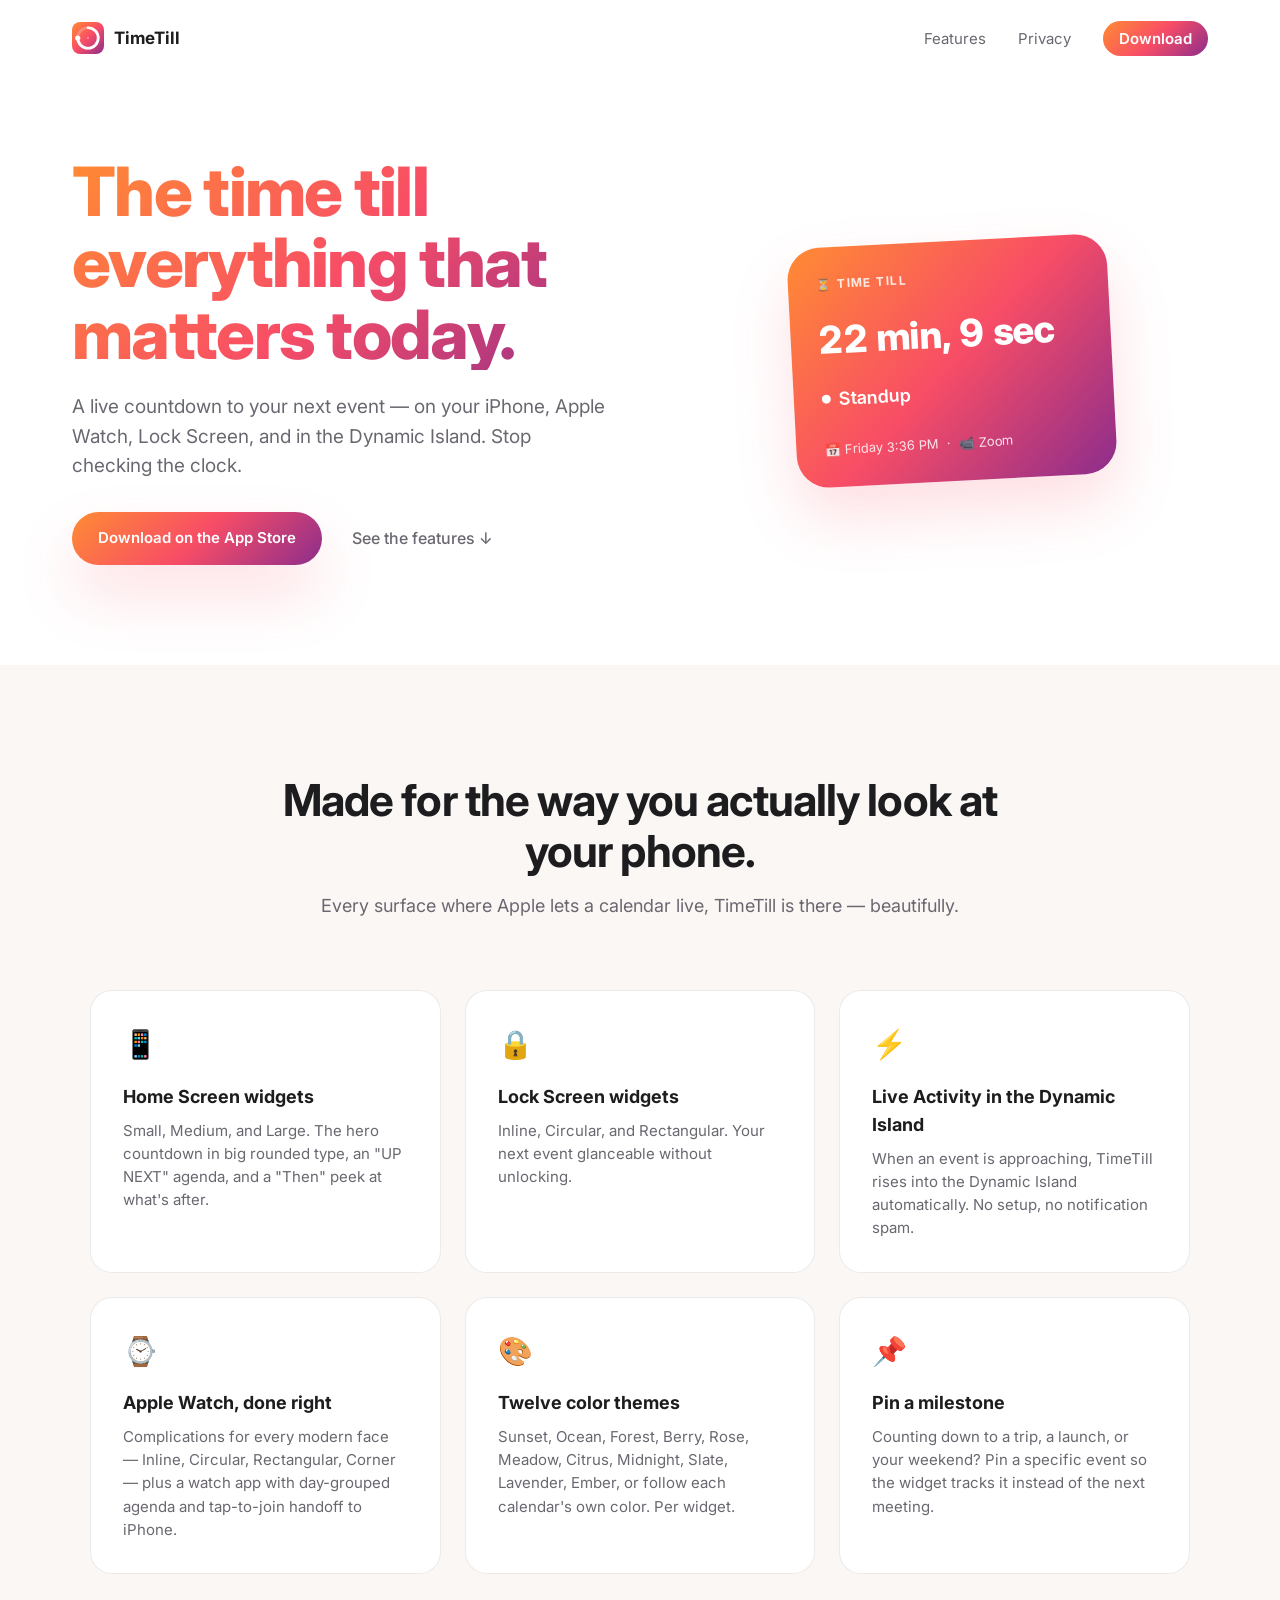
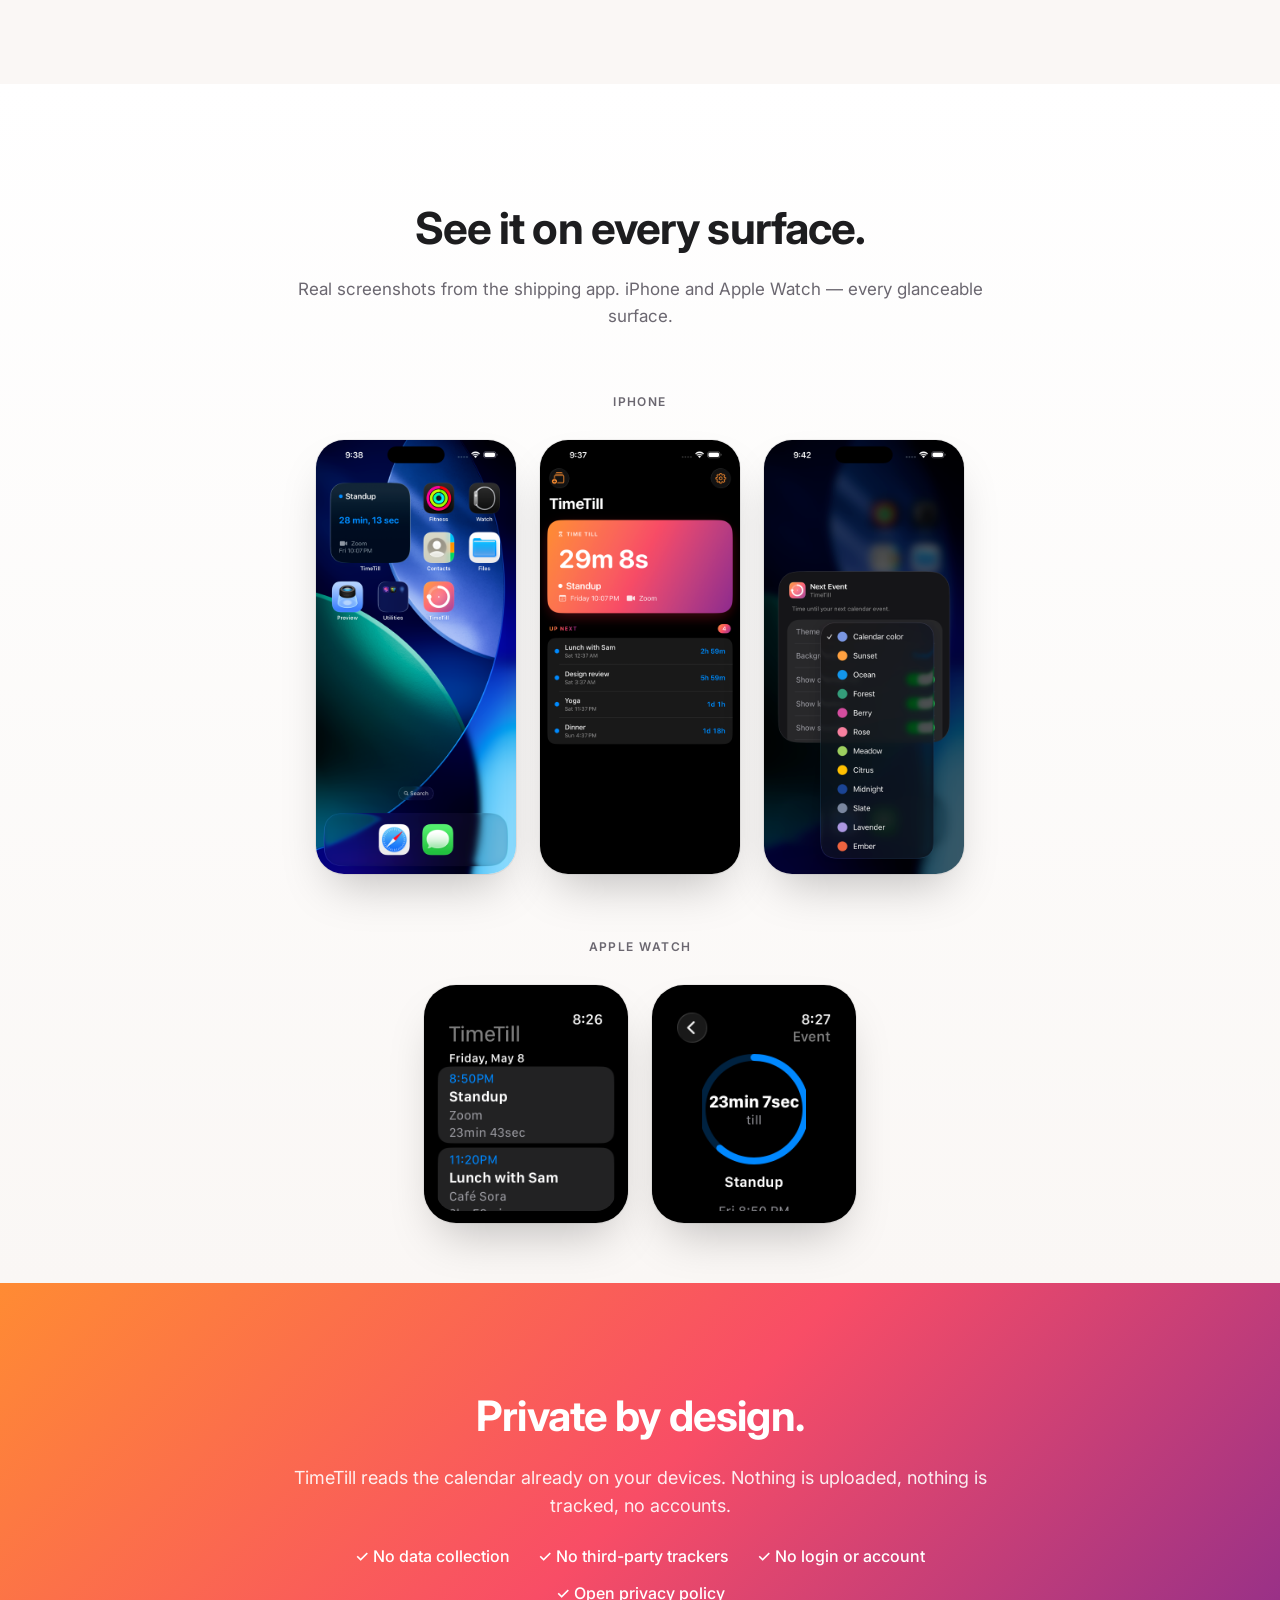
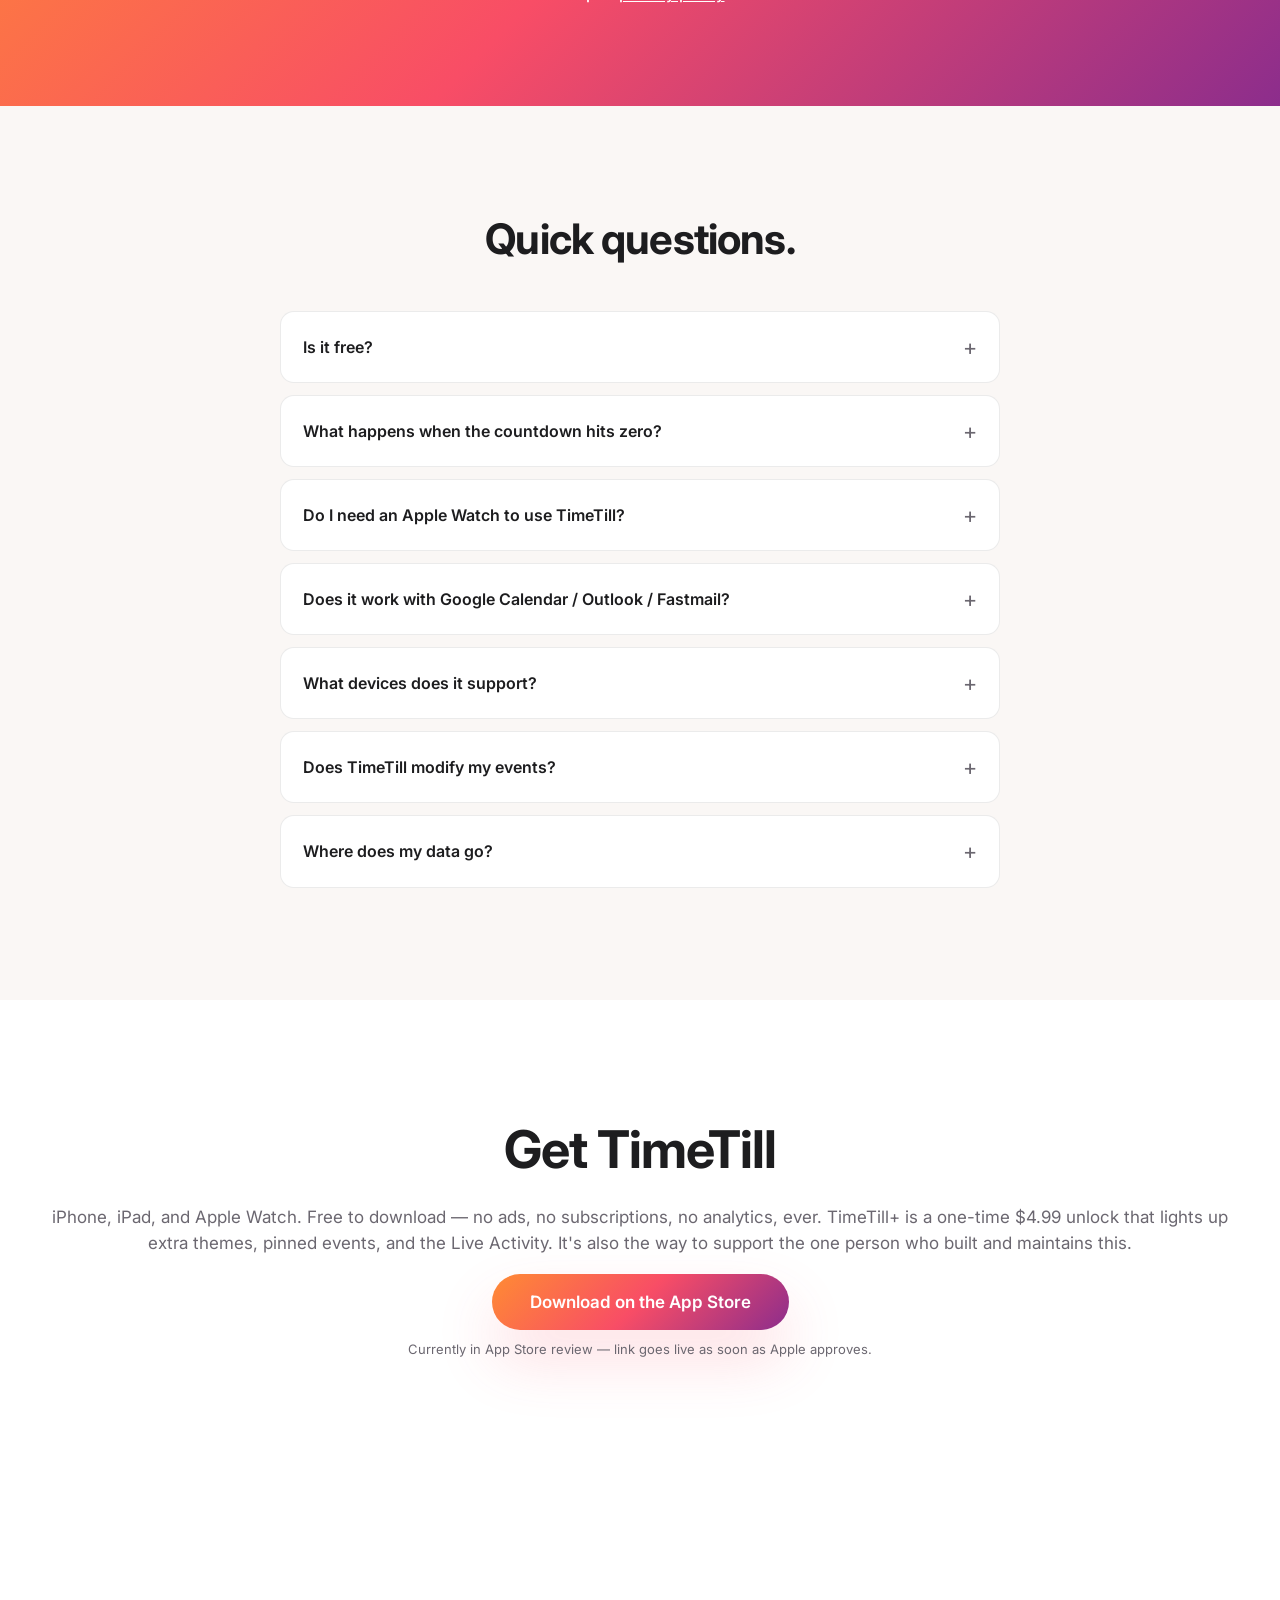
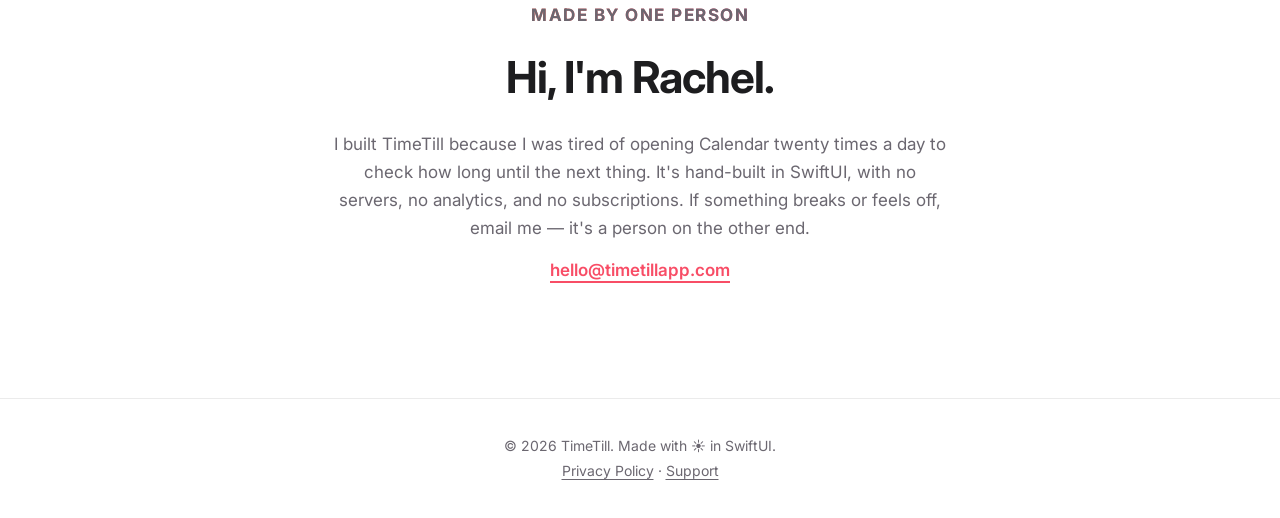
==== commit 0c2c409d: "FAQ: countdown rollover + lean into one-person-app support pitch" ====
--- a/index.html
+++ b/index.html
@@ -144,6 +144,10 @@
             <p>The core app — the live countdown, agenda, and basic widgets — is free. A one-time TimeTill+ unlock lights up extra themes, pinned events, the Live Activity, and the watch app. No subscription, no ads, ever.</p>
         </details>
         <details>
+            <summary>What happens when the countdown hits zero?</summary>
+            <p>It rolls forward to the next upcoming event automatically. The hero card, widgets, complications, and Live Activity all flip together — no taps, no notifications, no fuss.</p>
+        </details>
+        <details>
             <summary>Do I need an Apple Watch to use TimeTill?</summary>
             <p>No. TimeTill is a great iPhone-only app. The watch complications and the watch agenda are bonuses if you have one.</p>
         </details>
@@ -168,7 +172,7 @@
 
 <section id="download" class="download">
     <h2>Get TimeTill</h2>
-    <p>iPhone, iPad, and Apple Watch. Free, no ads, no subscriptions. TimeTill+ unlocks extra themes for $4.99 once.</p>
+    <p>iPhone, iPad, and Apple Watch. Free to download — no ads, no subscriptions, no analytics, ever. TimeTill+ is a one-time $4.99 unlock that lights up extra themes, pinned events, and the Live Activity. It's also the way to support the one person who built and maintains this.</p>
     <a href="https://apps.apple.com/app/id6767717293" class="btn-primary big">Download on the App Store</a>
     <p class="small">Currently in App Store review — link goes live as soon as Apple approves.</p>
 </section>
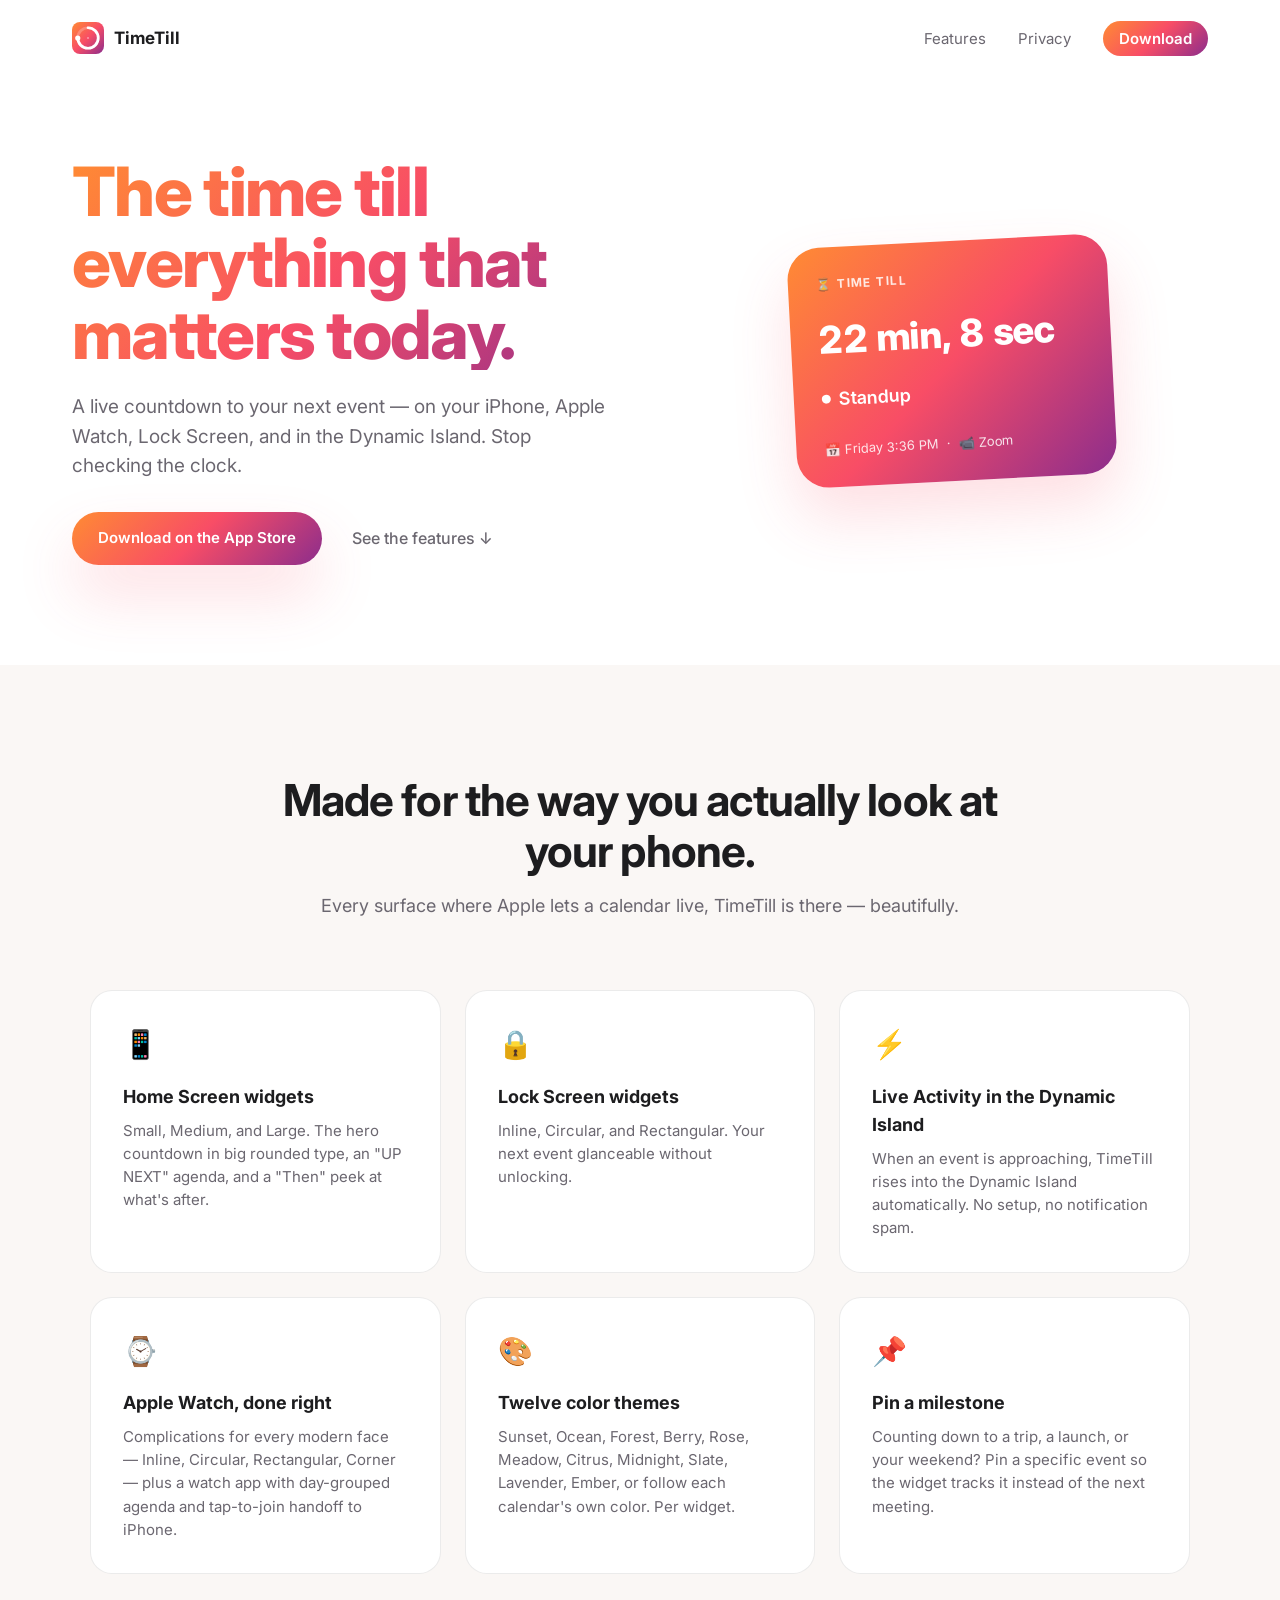
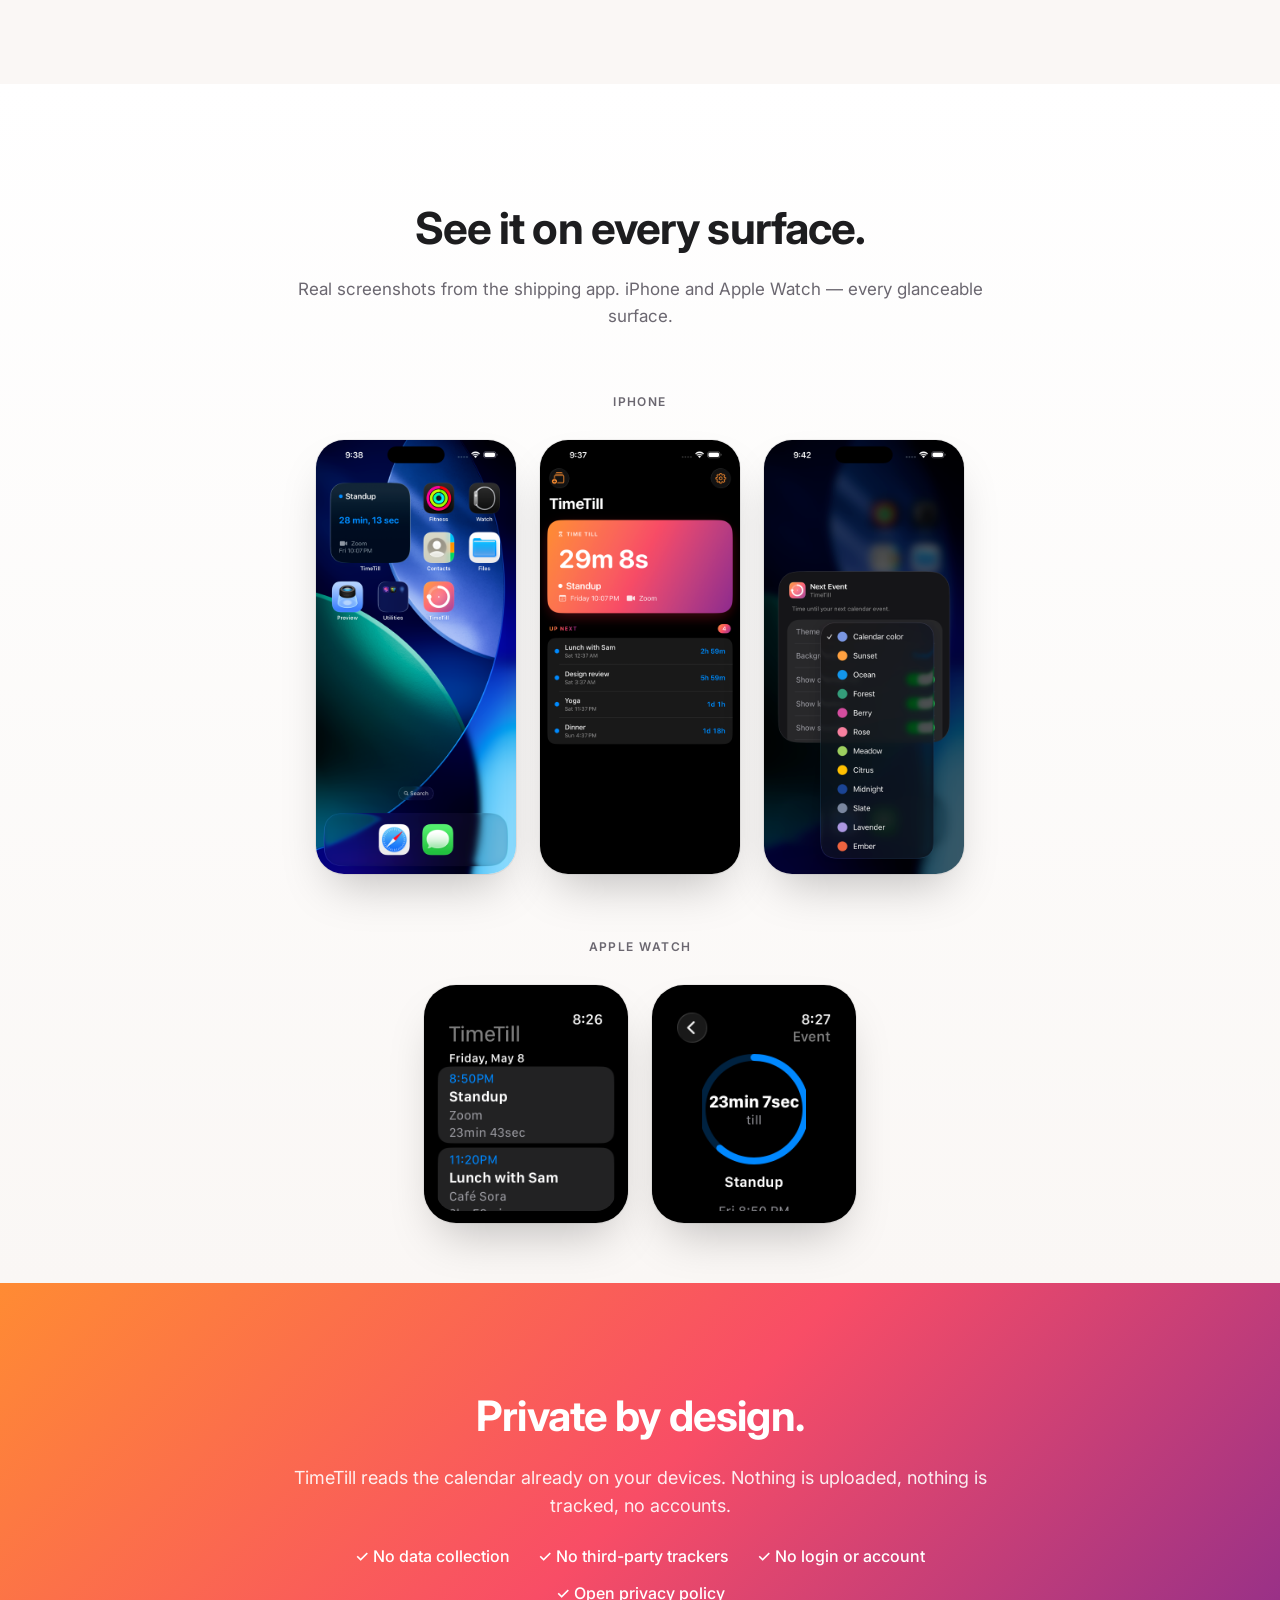
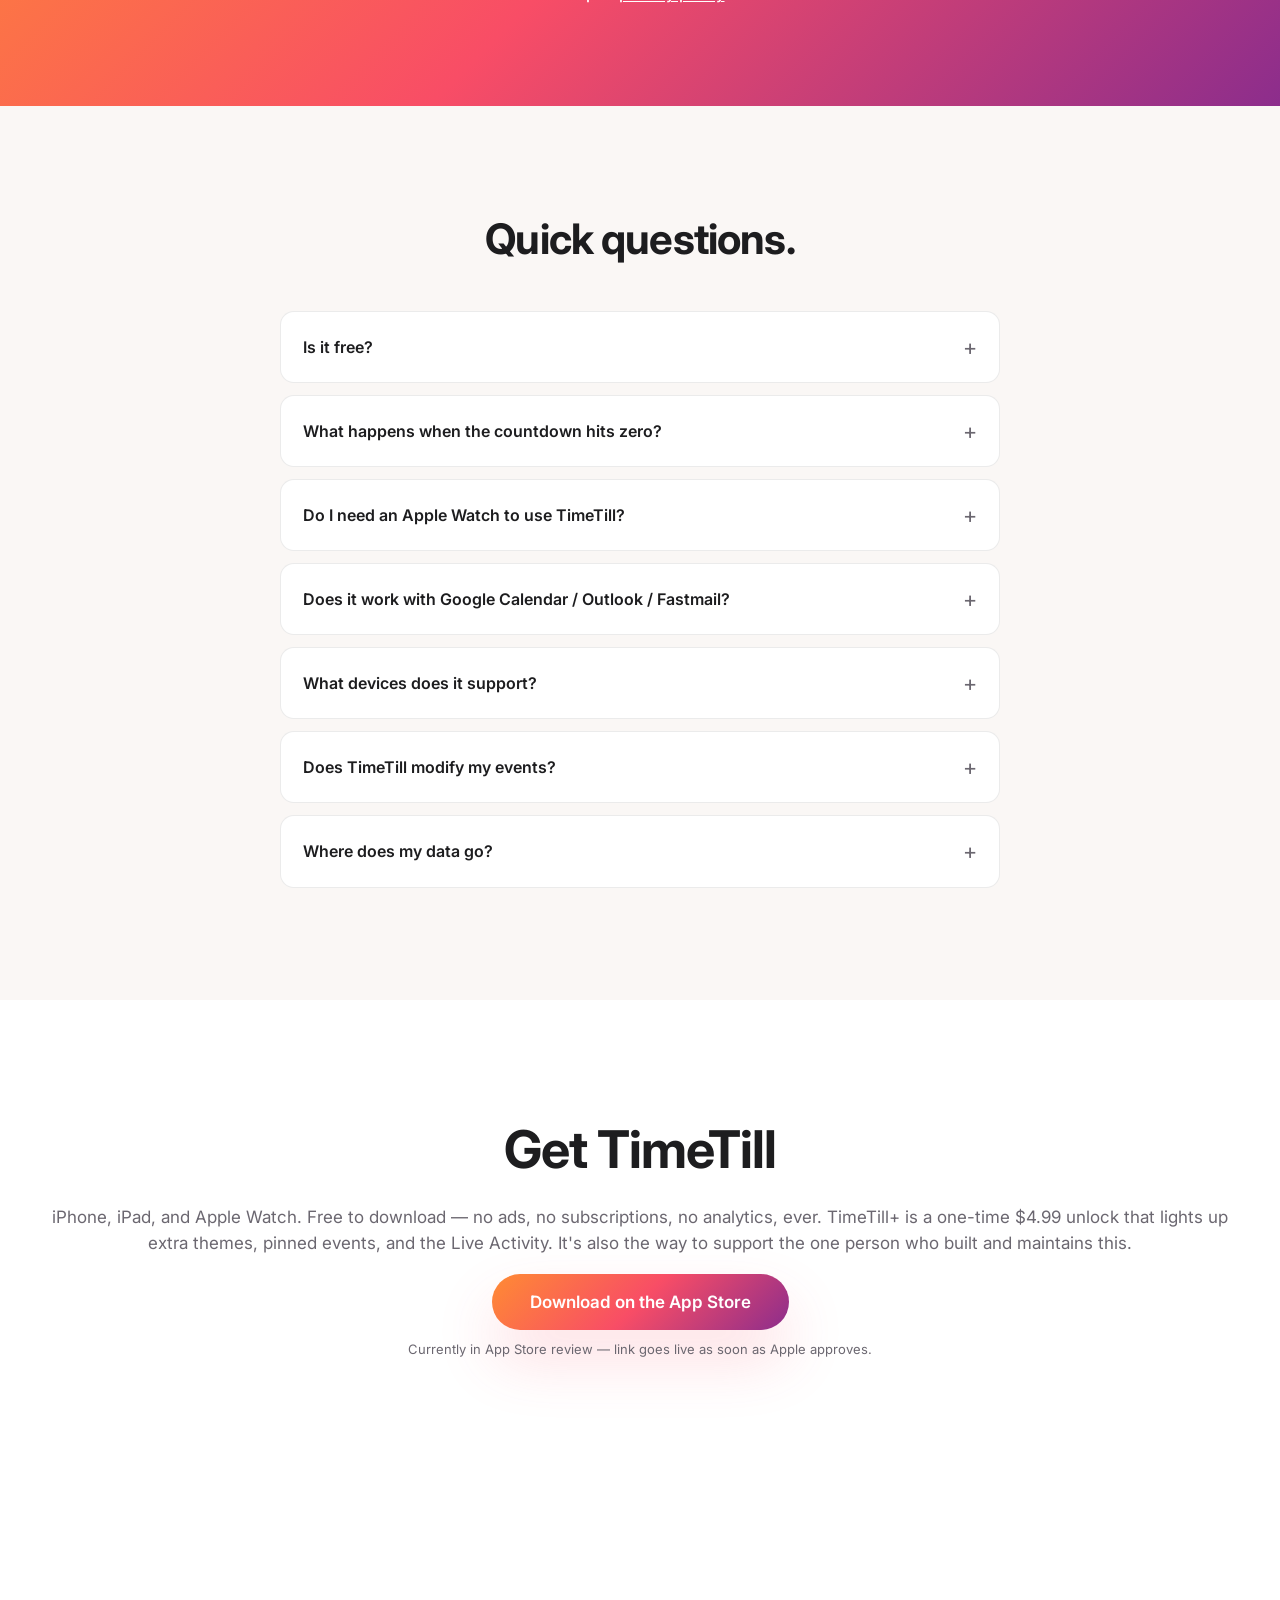
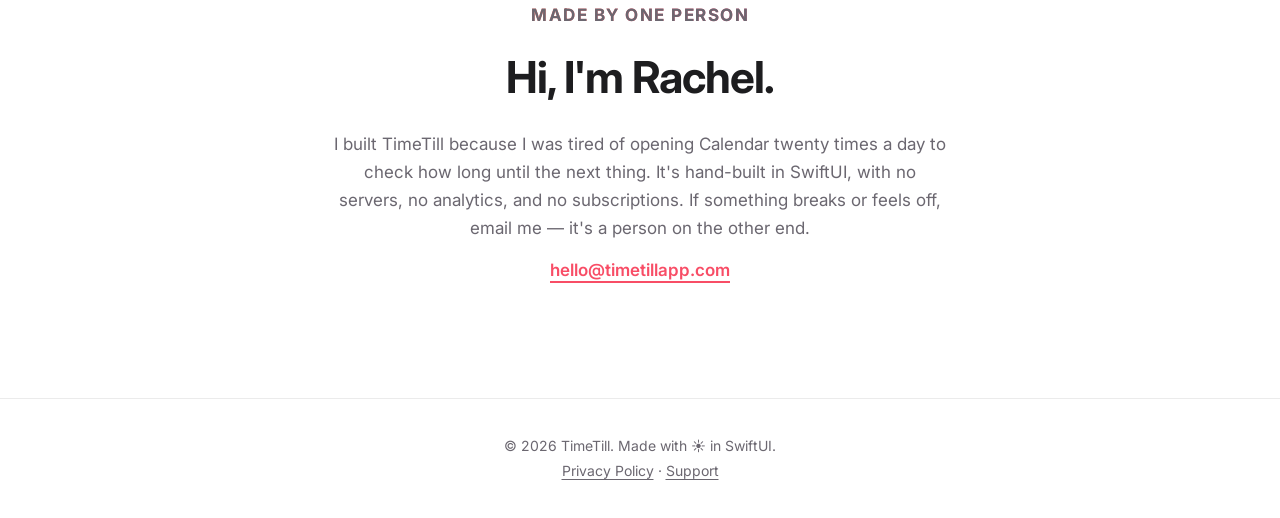
==== commit 02f21117: "Add showcase id" ====
--- a/index.html
+++ b/index.html
@@ -8,7 +8,7 @@
     <link rel="preconnect" href="https://fonts.googleapis.com" />
     <link rel="preconnect" href="https://fonts.gstatic.com" crossorigin />
     <link href="https://fonts.googleapis.com/css2?family=Inter:wght@400;500;600;700;800&display=swap" rel="stylesheet" />
-    <link rel="stylesheet" href="styles.css?v=3" />
+    <link rel="stylesheet" href="styles.css?v=4" />
     <link rel="icon" type="image/svg+xml" href="icon.svg" />
     <link rel="icon" type="image/png" sizes="32x32" href="favicon-32.png" />
     <link rel="icon" type="image/png" sizes="16x16" href="favicon-16.png" />
@@ -103,7 +103,7 @@
     </div>
 </section>
 
-<section class="showcase">
+<section id="showcase" class="showcase">
     <div class="showcase-intro">
         <h2>See it on every surface.</h2>
         <p>Real screenshots from the shipping app. iPhone and Apple Watch — every glanceable surface.</p>
--- a/styles.css
+++ b/styles.css
@@ -594,16 +594,83 @@
 .legal p, .legal li { color: #2a2a30; font-size: 16px; }
 .legal ul { padding-left: 20px; }
 
-/* ─── Responsive ─── */
+/* ─── Responsive: tablet & smaller ─── */
 @media (max-width: 900px) {
     .nav { padding: 18px 20px; }
     .nav nav a { margin-left: 16px; }
-    .hero { padding: 50px 20px 70px; grid-template-columns: 1fr; gap: 40px; }
-    .hero-card { transform: rotate(-2deg); margin: 0 auto; }
+    .hero {
+        padding: 40px 20px 60px;
+        grid-template-columns: 1fr;
+        gap: 36px;
+        text-align: left;
+    }
+    .hero-card { transform: rotate(-2deg); margin: 0 auto; width: 280px; }
+    .card-count { font-size: 32px; }
     .features { padding: 70px 20px; }
-    .feature-grid { grid-template-columns: 1fr; }
+    .features-intro { margin-bottom: 44px; }
+    .feature-grid { grid-template-columns: 1fr; gap: 14px; }
+    .feature { padding: 24px; }
     .privacy-band { padding: 70px 20px; }
     .download { padding: 70px 20px; }
+    .showcase { padding: 70px 16px 40px; }
+    .showcase-intro { margin-bottom: 36px; }
+    .faq { padding: 70px 20px; }
+    .madeby { padding: 70px 20px; }
+}
+
+/* ─── Phone (≤ 540px) ─── */
+@media (max-width: 540px) {
+    .nav { padding: 16px 18px; }
+    .nav nav a:not(.cta) { display: none; }
+    .nav nav a.cta { margin-left: 0; padding: 8px 18px; font-size: 14px; }
+    .brand-name { font-size: 16px; }
+
+    .hero { padding: 28px 18px 52px; gap: 28px; }
+    .hero h1 { font-size: 38px; line-height: 1.05; margin-bottom: 16px; }
+    .lede { font-size: 17px; margin-bottom: 24px; }
+    .hero-cta { gap: 8px; }
+    .btn-primary { padding: 13px 22px; font-size: 14px; }
+    .btn-ghost { padding: 13px 8px; font-size: 14px; }
+    .hero-card { width: 240px; padding: 22px; border-radius: 26px; }
+    .card-count { font-size: 28px; }
+    .card-event { font-size: 16px; }
+    .card-meta { font-size: 12px; }
+
+    .features { padding: 56px 18px; }
+    .features-intro h2 { font-size: 26px; }
+    .features-intro p { font-size: 15px; }
+    .feature h3 { font-size: 17px; }
+    .feature p { font-size: 14px; }
+
+    .showcase { padding: 56px 16px 32px; }
+    .showcase-intro h2 { font-size: 26px; }
+    .showcase-intro p { font-size: 15px; }
+    .shots-row { gap: 12px; padding: 0 8px; margin-bottom: 44px; }
+    .shots-row-label { font-size: 11px; margin-bottom: 0; }
+    .shot-iphone { width: 30%; min-width: 100px; max-width: 130px; border-radius: 18px; }
+    .shot-watch  { width: 130px; padding: 8px; border-radius: 24px; }
+
+    .privacy-band { padding: 56px 20px; }
+    .privacy-band h2 { font-size: 26px; }
+    .privacy-band p { font-size: 16px; }
+    .checks { gap: 8px 18px; font-size: 14px; }
+
+    .faq { padding: 56px 18px; }
+    .faq h2 { font-size: 24px; margin-bottom: 28px; }
+    .faq summary { padding: 16px 18px; font-size: 15px; }
+    .faq details p { padding: 0 18px 18px; font-size: 14px; }
+
+    .madeby { padding: 56px 20px; }
+    .madeby h2 { font-size: 26px; }
+    .madeby p { font-size: 15px; }
+
+    .download { padding: 56px 20px 70px; }
+    .download h2 { font-size: 30px; }
+    .download p { font-size: 15px; margin-bottom: 24px; }
+    .btn-primary.big { padding: 16px 30px; font-size: 16px; }
+
+    .footer { padding: 24px 18px; font-size: 13px; }
+    .footer p { line-height: 1.6; }
 }
 
 /* ─── Dark mode ─── */
@@ -665,10 +732,7 @@
     .shot-watch  { width: 140px; }
     .shots-row { gap: 16px; padding: 0 16px; }
 }
-@media (max-width: 540px) {
-    .shot-iphone { width: 44%; max-width: 200px; }
-    .shots-row { gap: 12px; }
-}
+/* (mobile shot sizing handled in main mobile block above) */
 
 @media (prefers-color-scheme: dark) {
     .shot { box-shadow: 0 30px 60px -20px rgba(0,0,0,0.6), 0 0 0 1px rgba(255,255,255,0.06); }
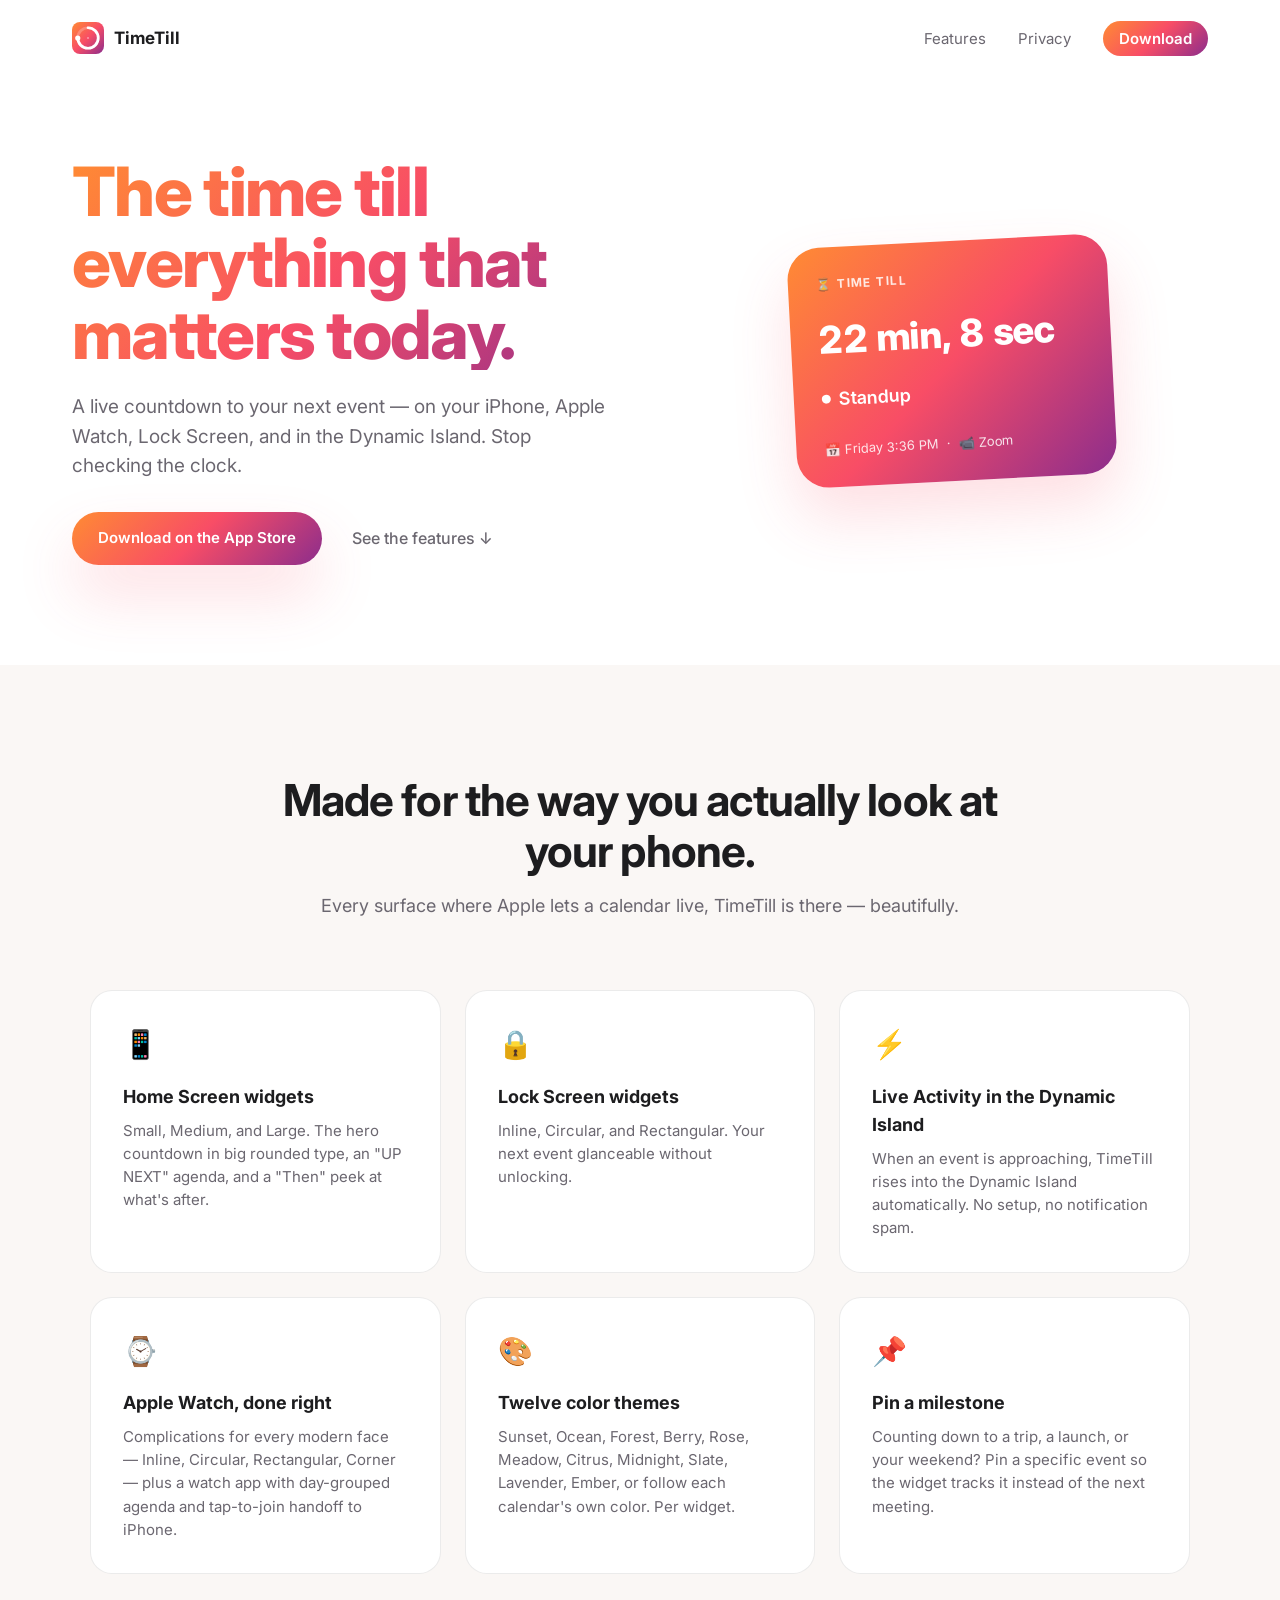
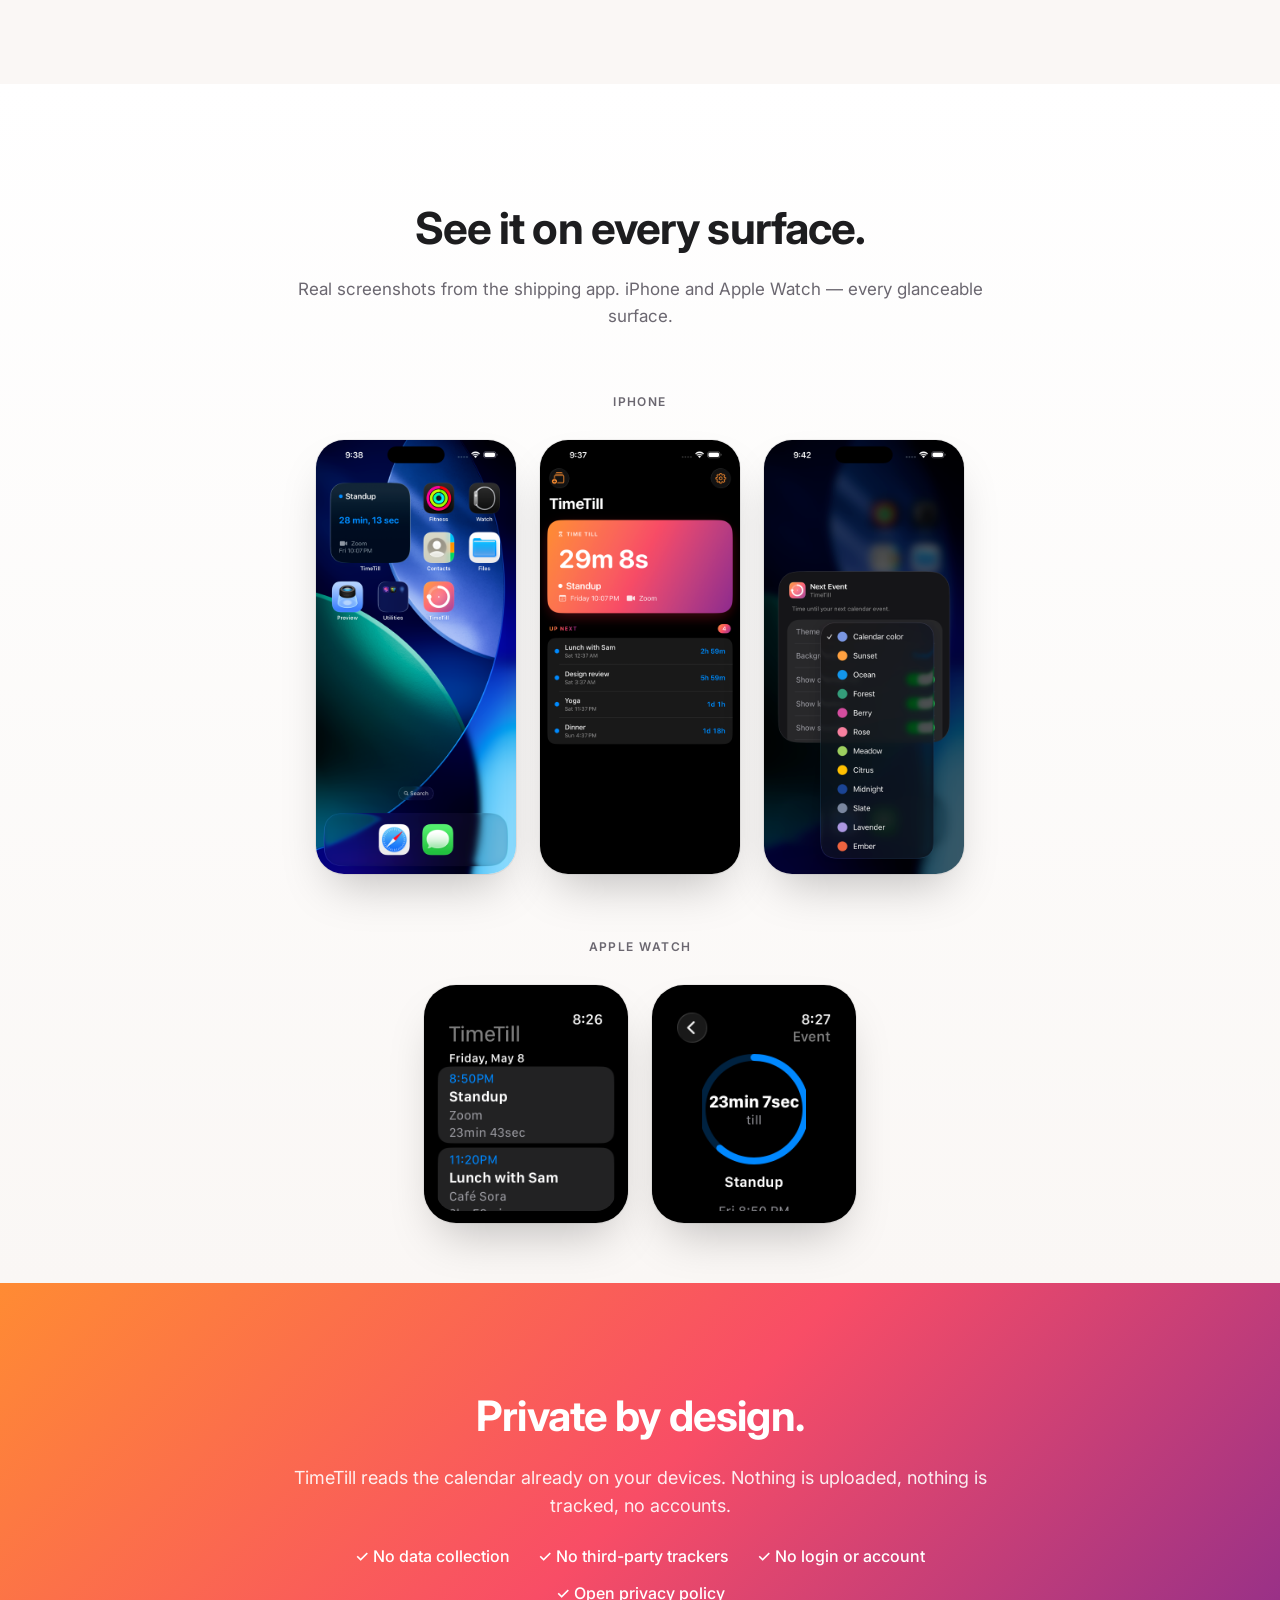
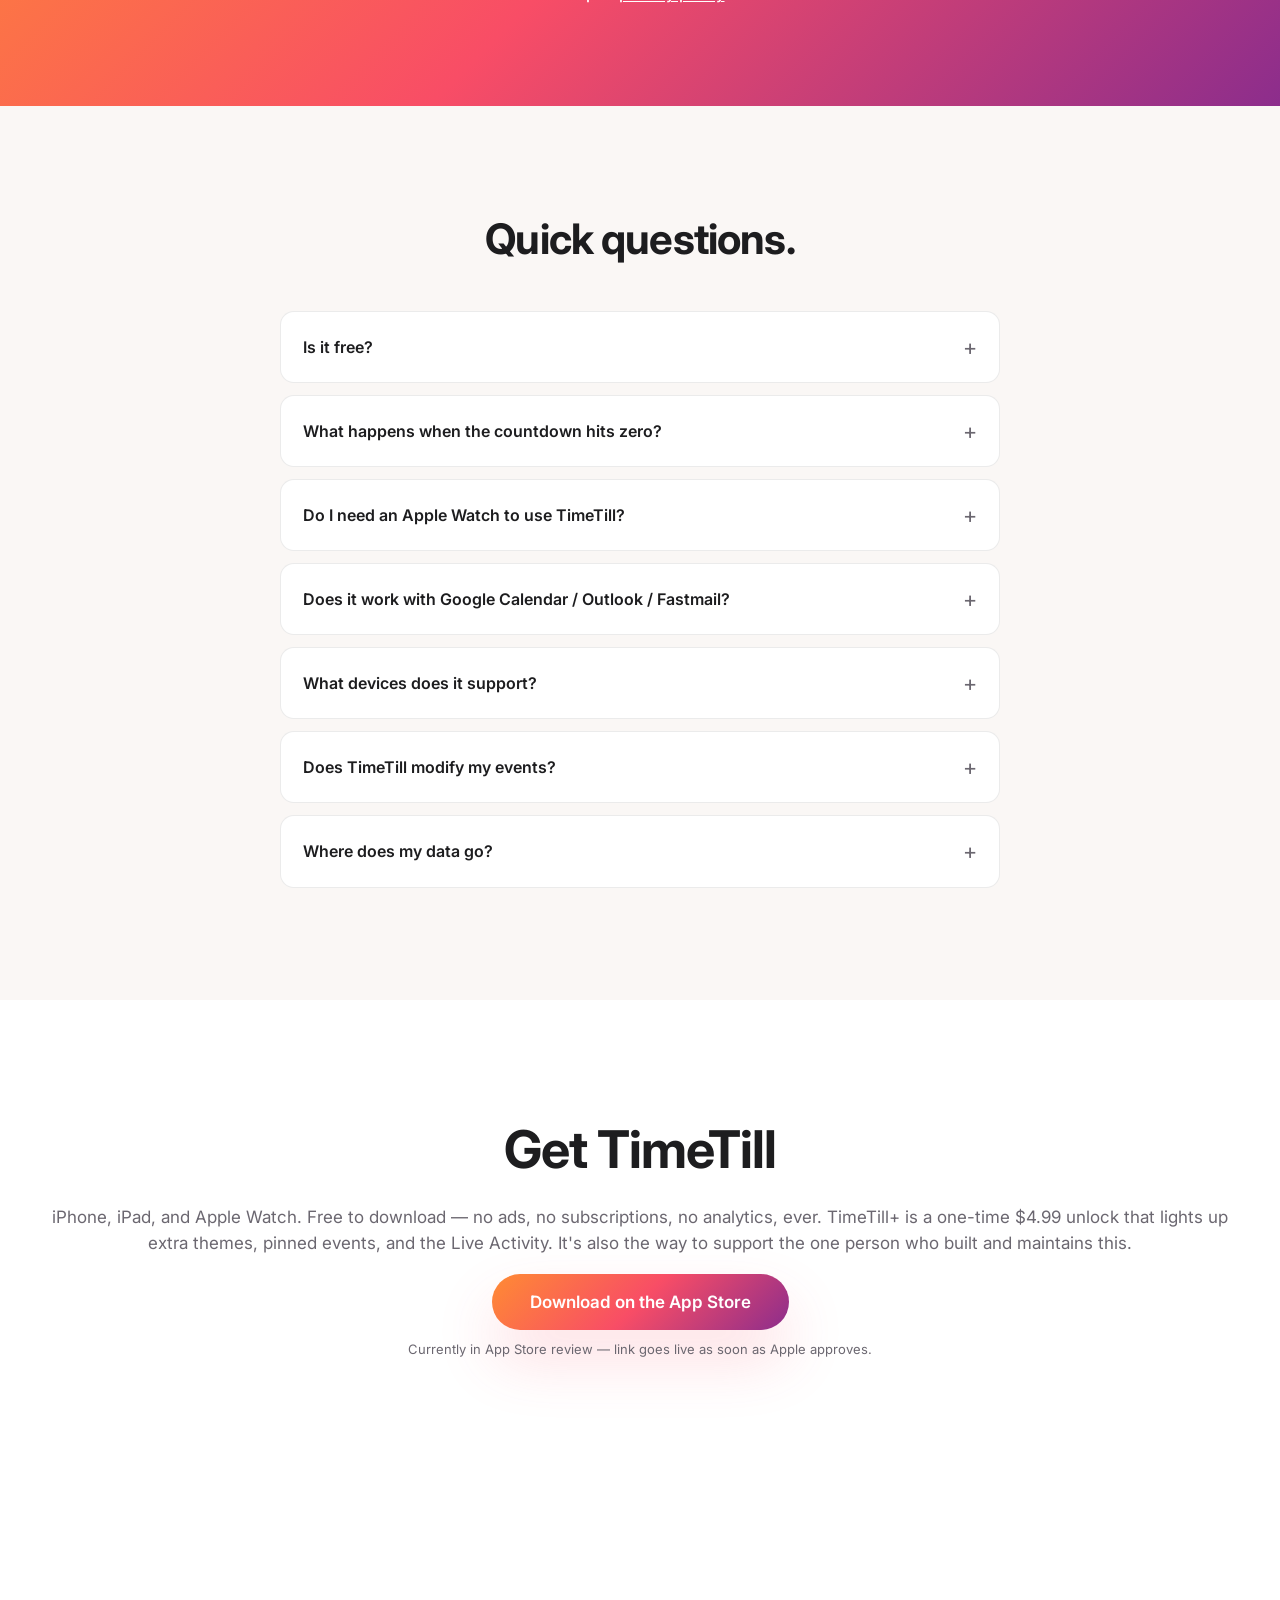
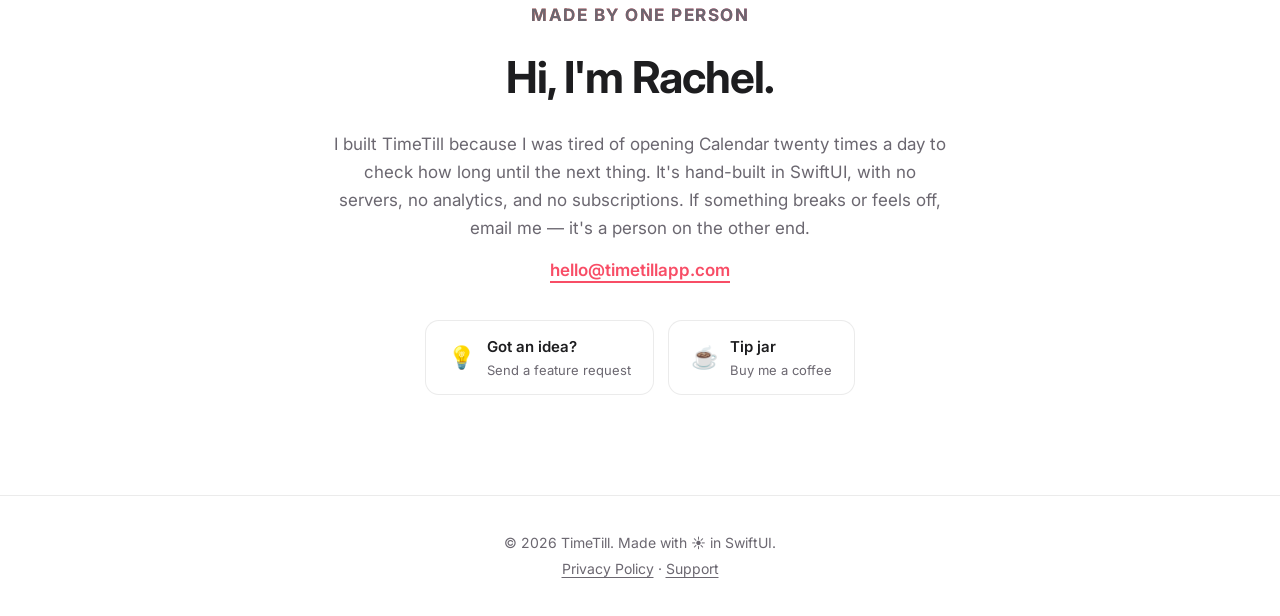
==== commit 1eaf5632: "Add feature request + tip jar buttons in Made by section" ====
--- a/index.html
+++ b/index.html
@@ -8,7 +8,7 @@
     <link rel="preconnect" href="https://fonts.googleapis.com" />
     <link rel="preconnect" href="https://fonts.gstatic.com" crossorigin />
     <link href="https://fonts.googleapis.com/css2?family=Inter:wght@400;500;600;700;800&display=swap" rel="stylesheet" />
-    <link rel="stylesheet" href="styles.css?v=4" />
+    <link rel="stylesheet" href="styles.css?v=5" />
     <link rel="icon" type="image/svg+xml" href="icon.svg" />
     <link rel="icon" type="image/png" sizes="32x32" href="favicon-32.png" />
     <link rel="icon" type="image/png" sizes="16x16" href="favicon-16.png" />
@@ -136,7 +136,7 @@
     </div>
 </section>
 
-<section class="faq">
+<section id="faq" class="faq">
     <div class="faq-inner">
         <h2>Quick questions.</h2>
         <details>
@@ -183,6 +183,23 @@
         <h2>Hi, I'm Rachel.</h2>
         <p>I built TimeTill because I was tired of opening Calendar twenty times a day to check how long until the next thing. It's hand-built in SwiftUI, with no servers, no analytics, and no subscriptions. If something breaks or feels off, email me — it's a person on the other end.</p>
         <p class="madeby-link"><a href="mailto:hello@timetillapp.com">hello@timetillapp.com</a></p>
+
+        <div class="madeby-actions">
+            <a href="mailto:hello@timetillapp.com?subject=TimeTill%20feature%20request" class="madeby-btn">
+                <span class="madeby-btn-icon">💡</span>
+                <span>
+                    <strong>Got an idea?</strong>
+                    <small>Send a feature request</small>
+                </span>
+            </a>
+            <a href="https://buymeacoffee.com/rachelallyson" class="madeby-btn">
+                <span class="madeby-btn-icon">☕</span>
+                <span>
+                    <strong>Tip jar</strong>
+                    <small>Buy me a coffee</small>
+                </span>
+            </a>
+        </div>
     </div>
 </section>
 
--- a/styles.css
+++ b/styles.css
@@ -511,6 +511,36 @@
     padding-bottom: 1px;
 }
 .madeby-link a:hover { color: var(--plum); border-color: var(--plum); }
+
+.madeby-actions {
+    margin-top: 36px;
+    display: flex;
+    justify-content: center;
+    gap: 14px;
+    flex-wrap: wrap;
+}
+.madeby-btn {
+    display: inline-flex;
+    align-items: center;
+    gap: 12px;
+    padding: 14px 22px;
+    border-radius: 14px;
+    background: white;
+    border: 1px solid var(--border);
+    text-align: left;
+    transition: transform .15s ease, box-shadow .15s ease, border-color .15s ease;
+}
+.madeby-btn:hover {
+    transform: translateY(-2px);
+    border-color: rgba(248,77,102,0.3);
+    box-shadow: 0 12px 24px rgba(248,77,102,0.1);
+}
+.madeby-btn-icon { font-size: 22px; line-height: 1; }
+.madeby-btn strong { display: block; font-weight: 600; font-size: 15px; color: var(--ink); }
+.madeby-btn small { display: block; font-size: 13px; color: var(--muted); margin-top: 2px; }
+@media (prefers-color-scheme: dark) {
+    .madeby-btn { background: #1c1c1f; }
+}
 
 /* ─── Download ─── */
 .download {
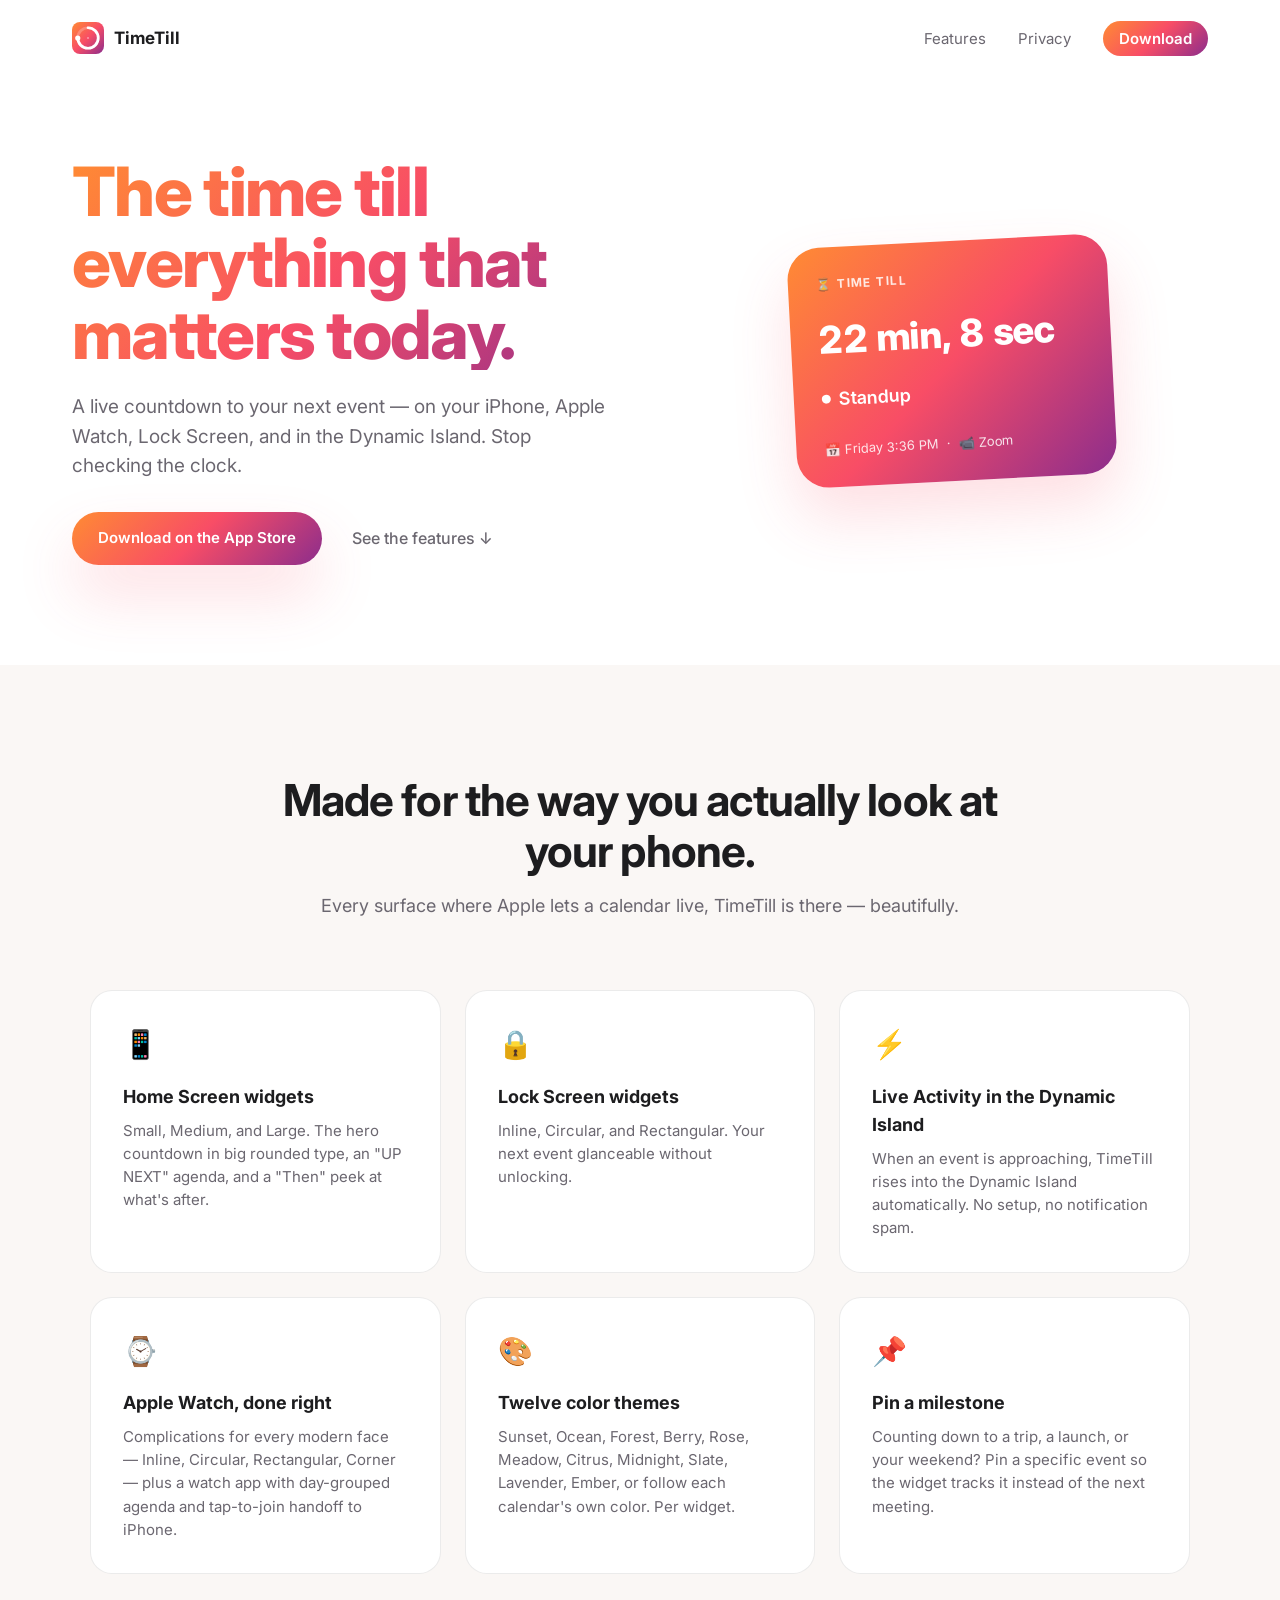
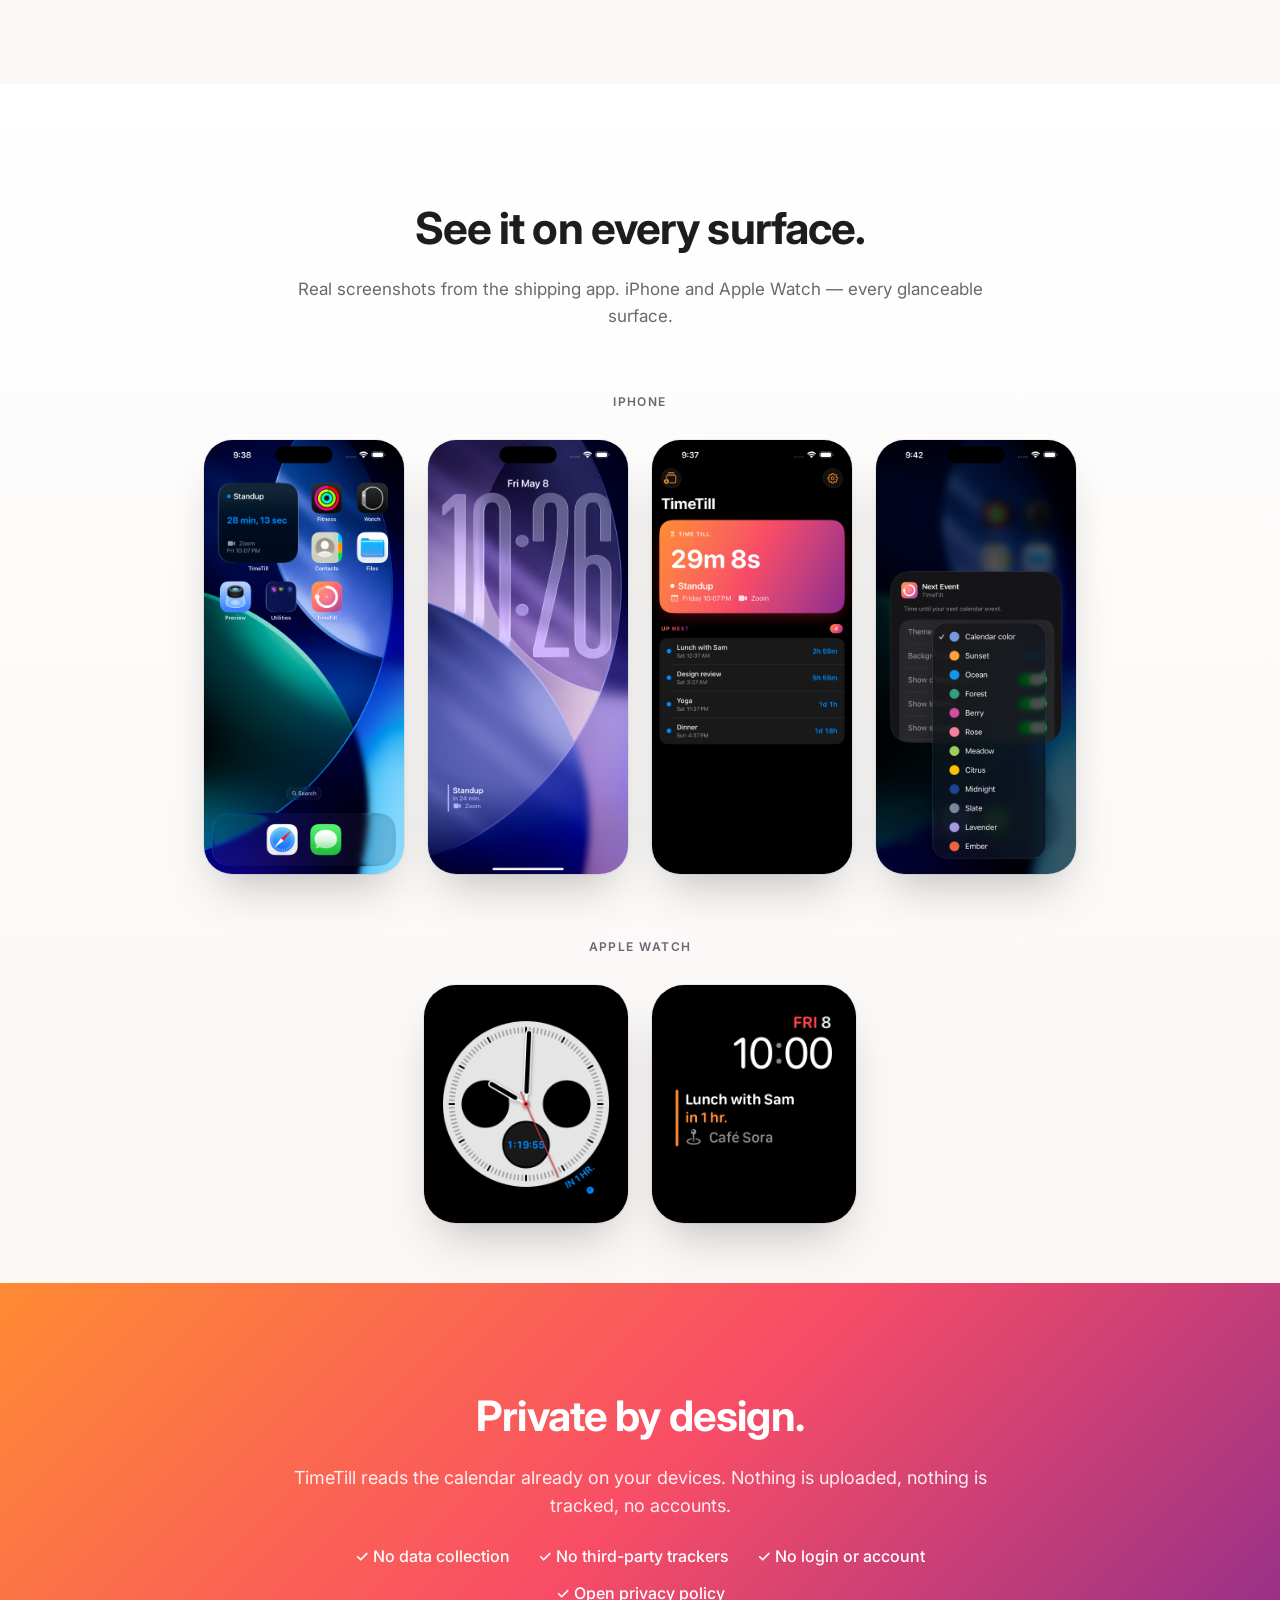
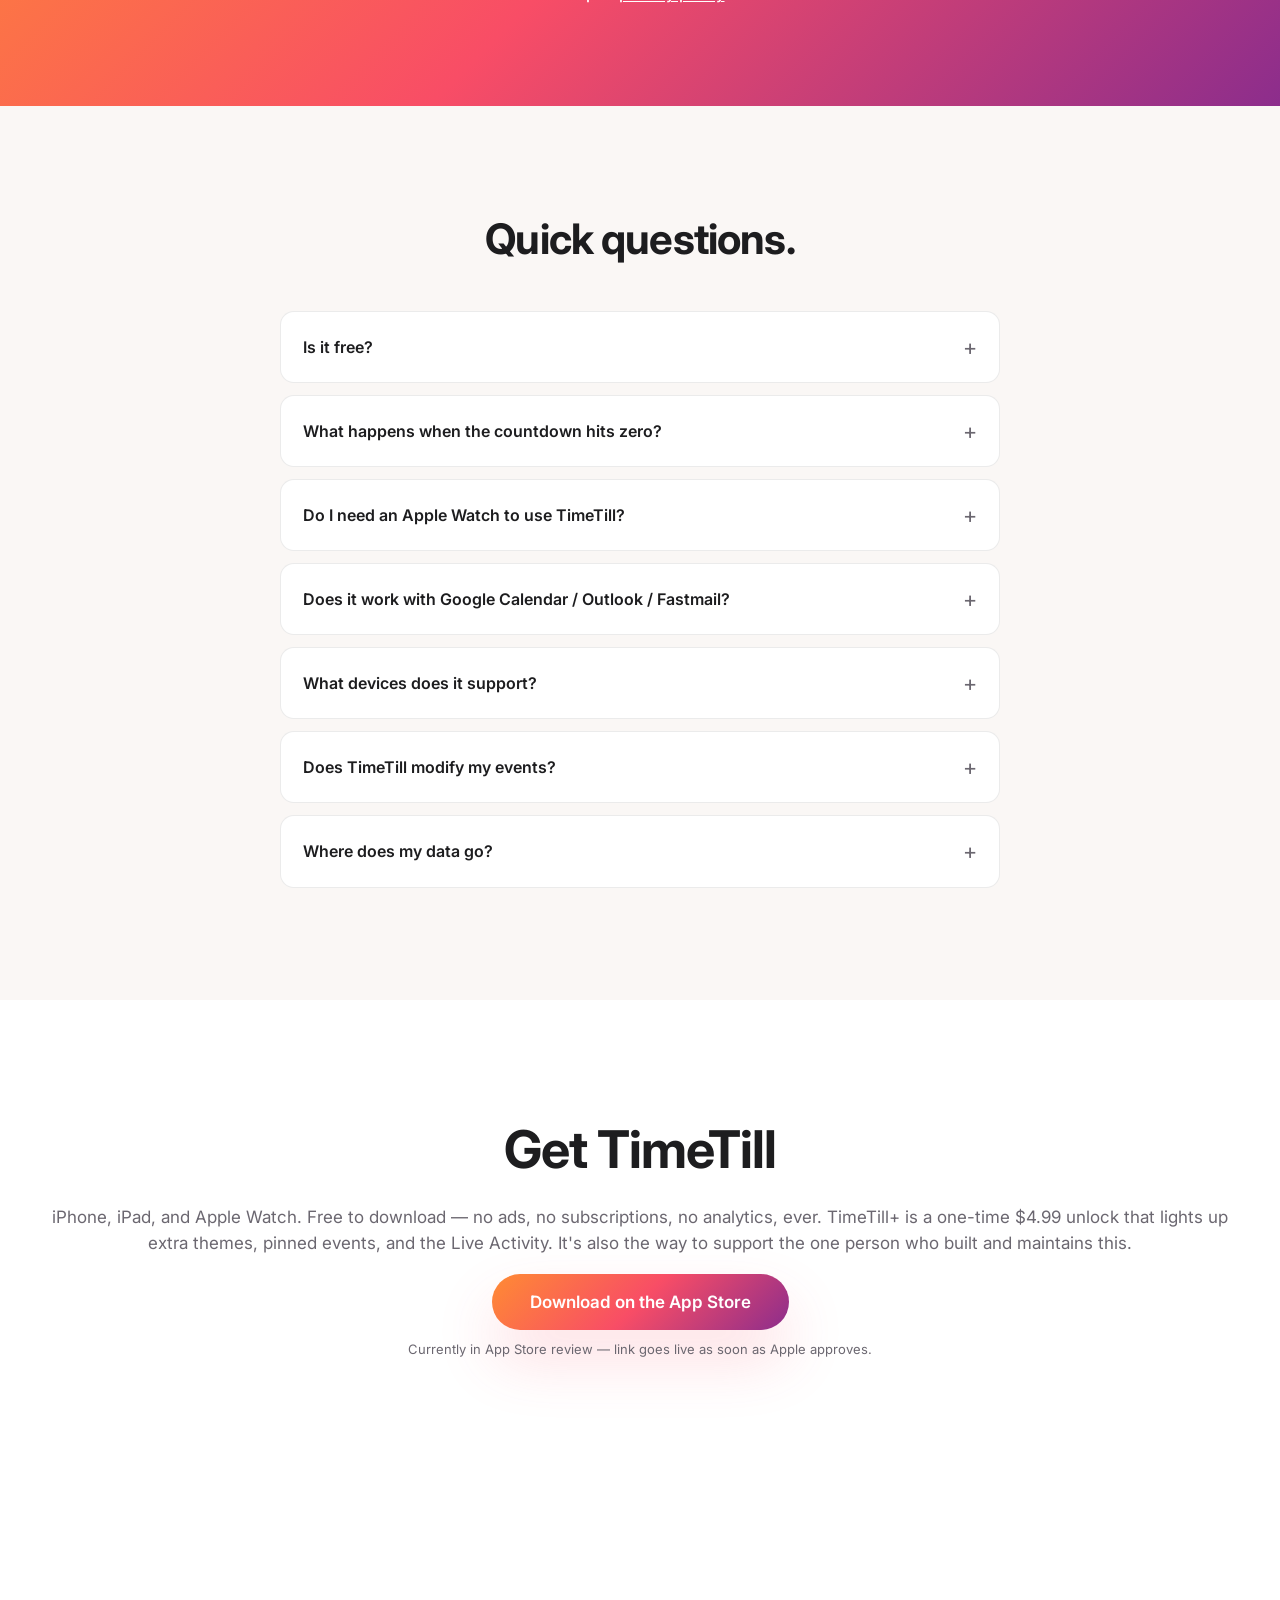
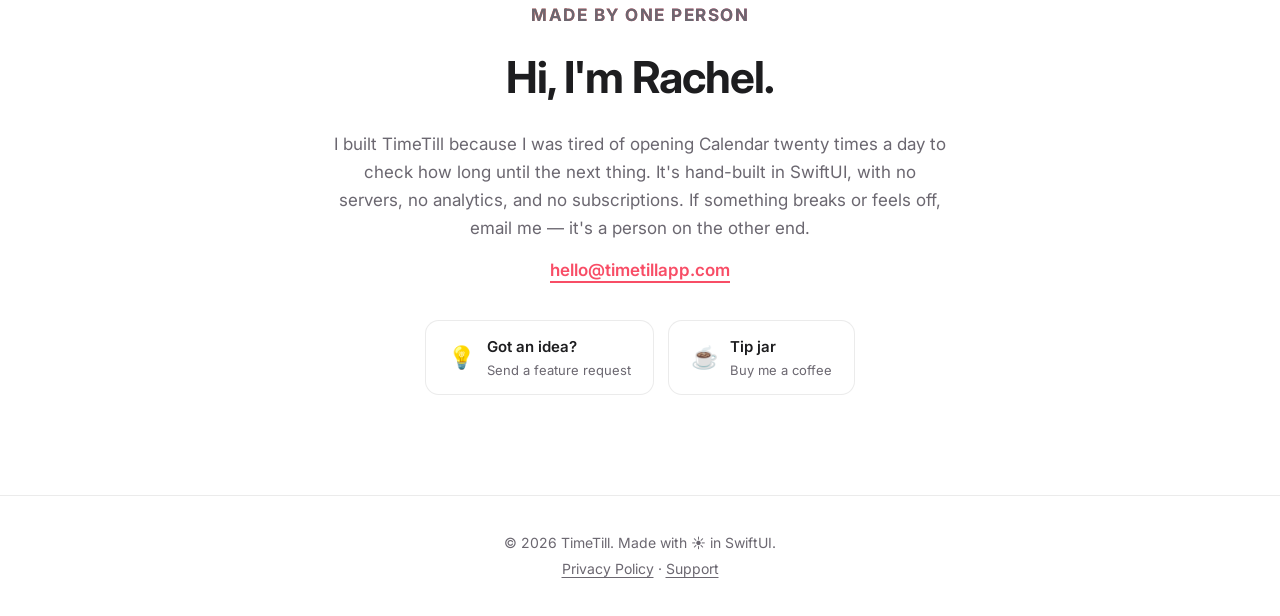
==== commit 5d38cf49: "Add lock screen widget shot + watch complications shot" ====
--- a/index.html
+++ b/index.html
@@ -8,7 +8,7 @@
     <link rel="preconnect" href="https://fonts.googleapis.com" />
     <link rel="preconnect" href="https://fonts.gstatic.com" crossorigin />
     <link href="https://fonts.googleapis.com/css2?family=Inter:wght@400;500;600;700;800&display=swap" rel="stylesheet" />
-    <link rel="stylesheet" href="styles.css?v=5" />
+    <link rel="stylesheet" href="styles.css?v=6" />
     <link rel="icon" type="image/svg+xml" href="icon.svg" />
     <link rel="icon" type="image/png" sizes="32x32" href="favicon-32.png" />
     <link rel="icon" type="image/png" sizes="16x16" href="favicon-16.png" />
@@ -112,14 +112,15 @@
     <div class="shots-row">
         <div class="shots-row-label">iPhone</div>
         <img src="shots/iphone-widget-home.png" alt="TimeTill widget on iPhone home screen counting down to Standup at Zoom" class="shot shot-iphone" loading="lazy" />
+        <img src="shots/iphone-lockscreen.png" alt="TimeTill rectangular widget on the iPhone Lock Screen showing Standup in 24 min, Zoom" class="shot shot-iphone" loading="lazy" />
         <img src="shots/iphone-dark-home.png" alt="TimeTill app open in dark mode with sunset hero card and Up Next list" class="shot shot-iphone" loading="lazy" />
         <img src="shots/iphone-themes.png" alt="Theme picker showing 12 color themes — Sunset, Ocean, Forest, Berry, Rose, Meadow, Citrus, Midnight, Slate, Lavender, Ember" class="shot shot-iphone" loading="lazy" />
     </div>
 
     <div class="shots-row">
         <div class="shots-row-label">Apple Watch</div>
-        <img src="shots/watch-01-list.png" alt="Apple Watch agenda showing Standup countdown" class="shot shot-watch" loading="lazy" />
-        <img src="shots/watch-02-detail.png" alt="Apple Watch event detail with progress arc" class="shot shot-watch" loading="lazy" />
+        <img src="shots/watch-complications.png" alt="Apple Watch face with TimeTill complications — corner countdown 1:19:55 and IN 1 HR. on the bezel" class="shot shot-watch" loading="lazy" />
+        <img src="shots/watch-stack.png" alt="Smart Stack widget on Apple Watch showing Lunch with Sam in 1 hr at Café Sora" class="shot shot-watch" loading="lazy" />
     </div>
 </section>
 
